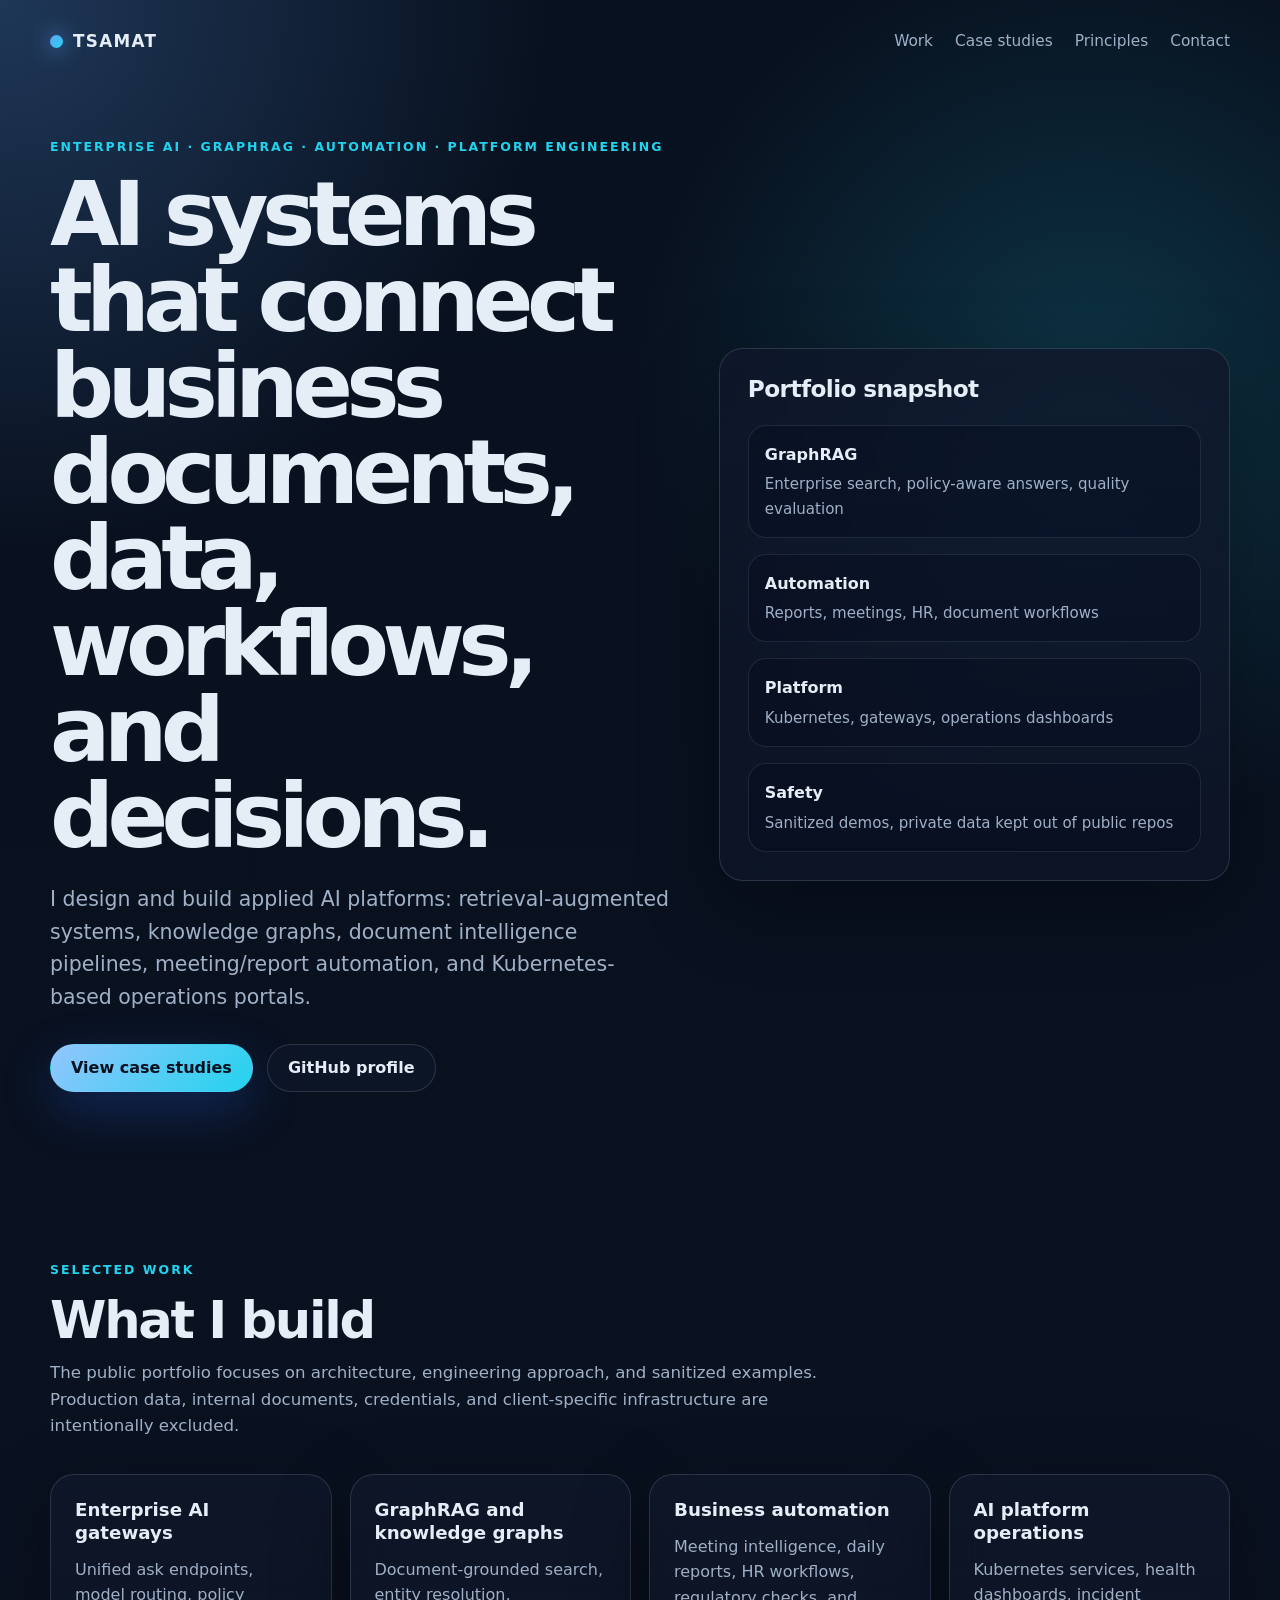
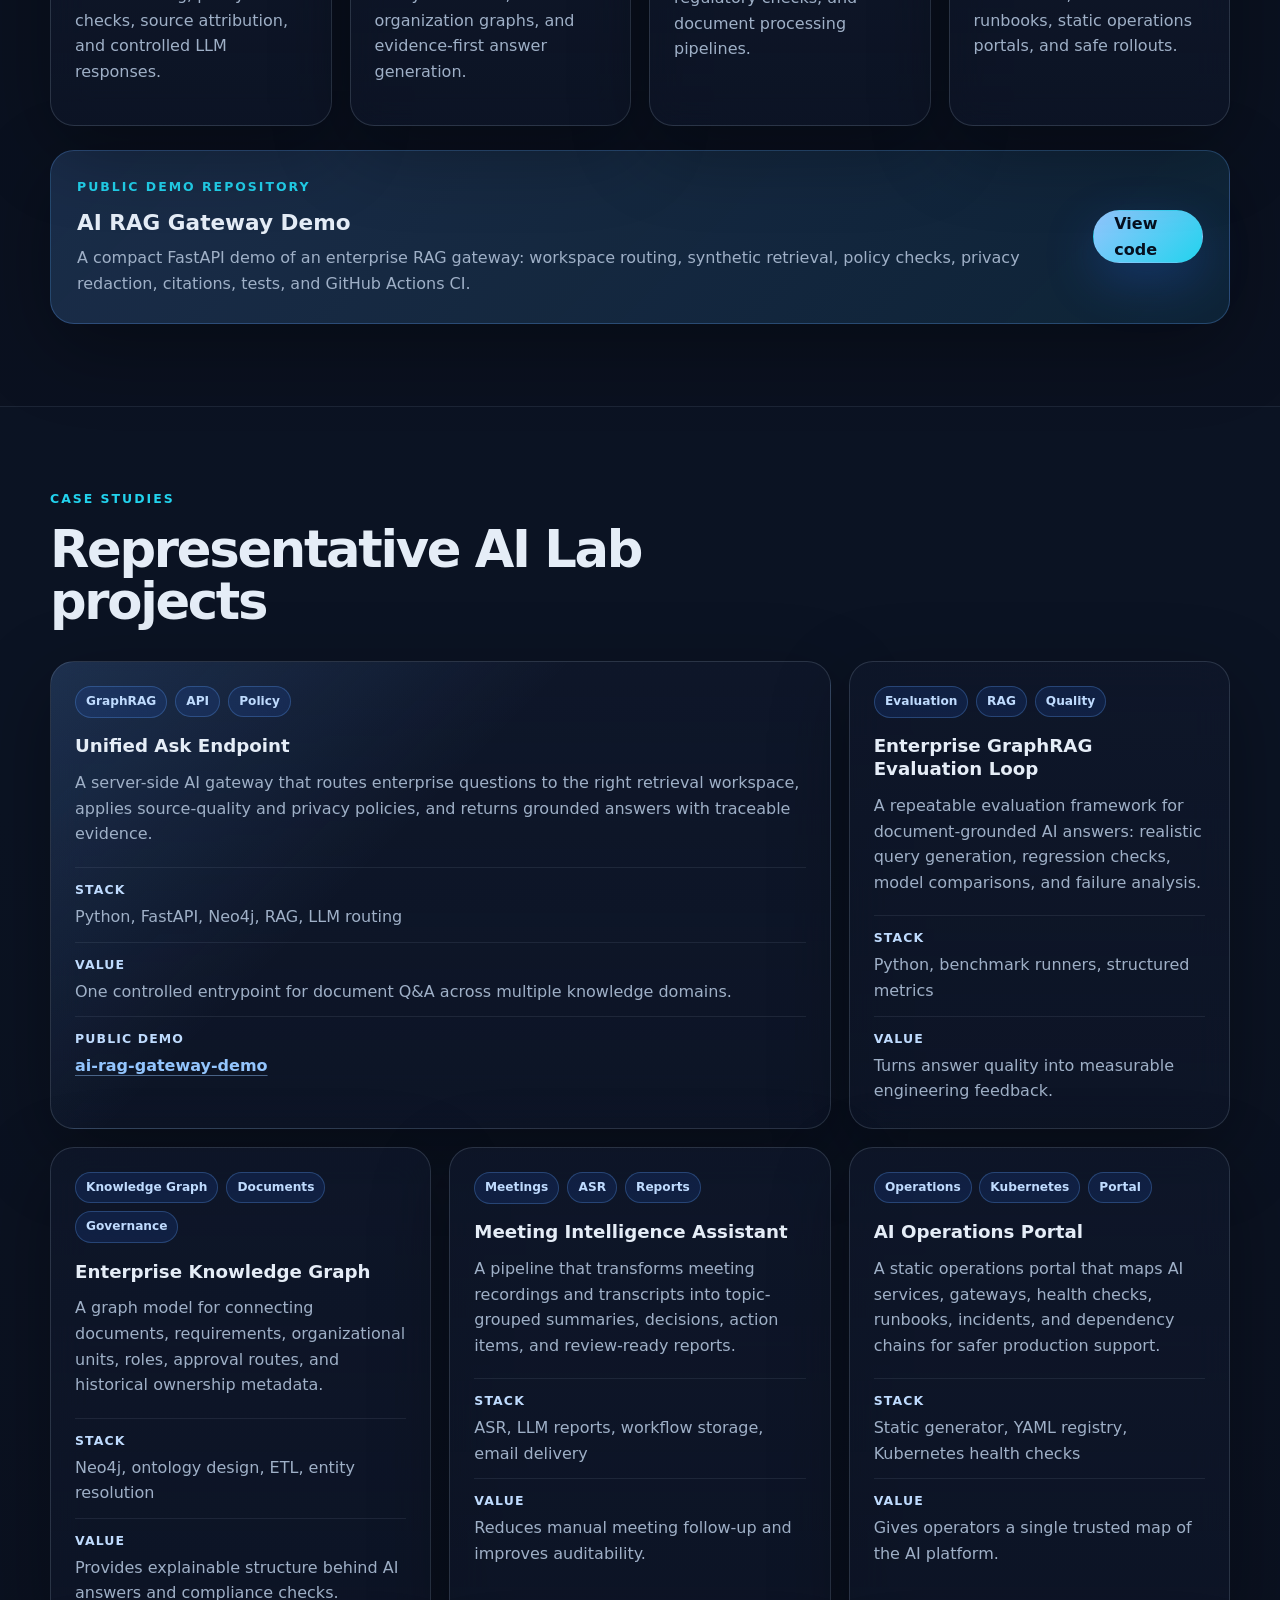
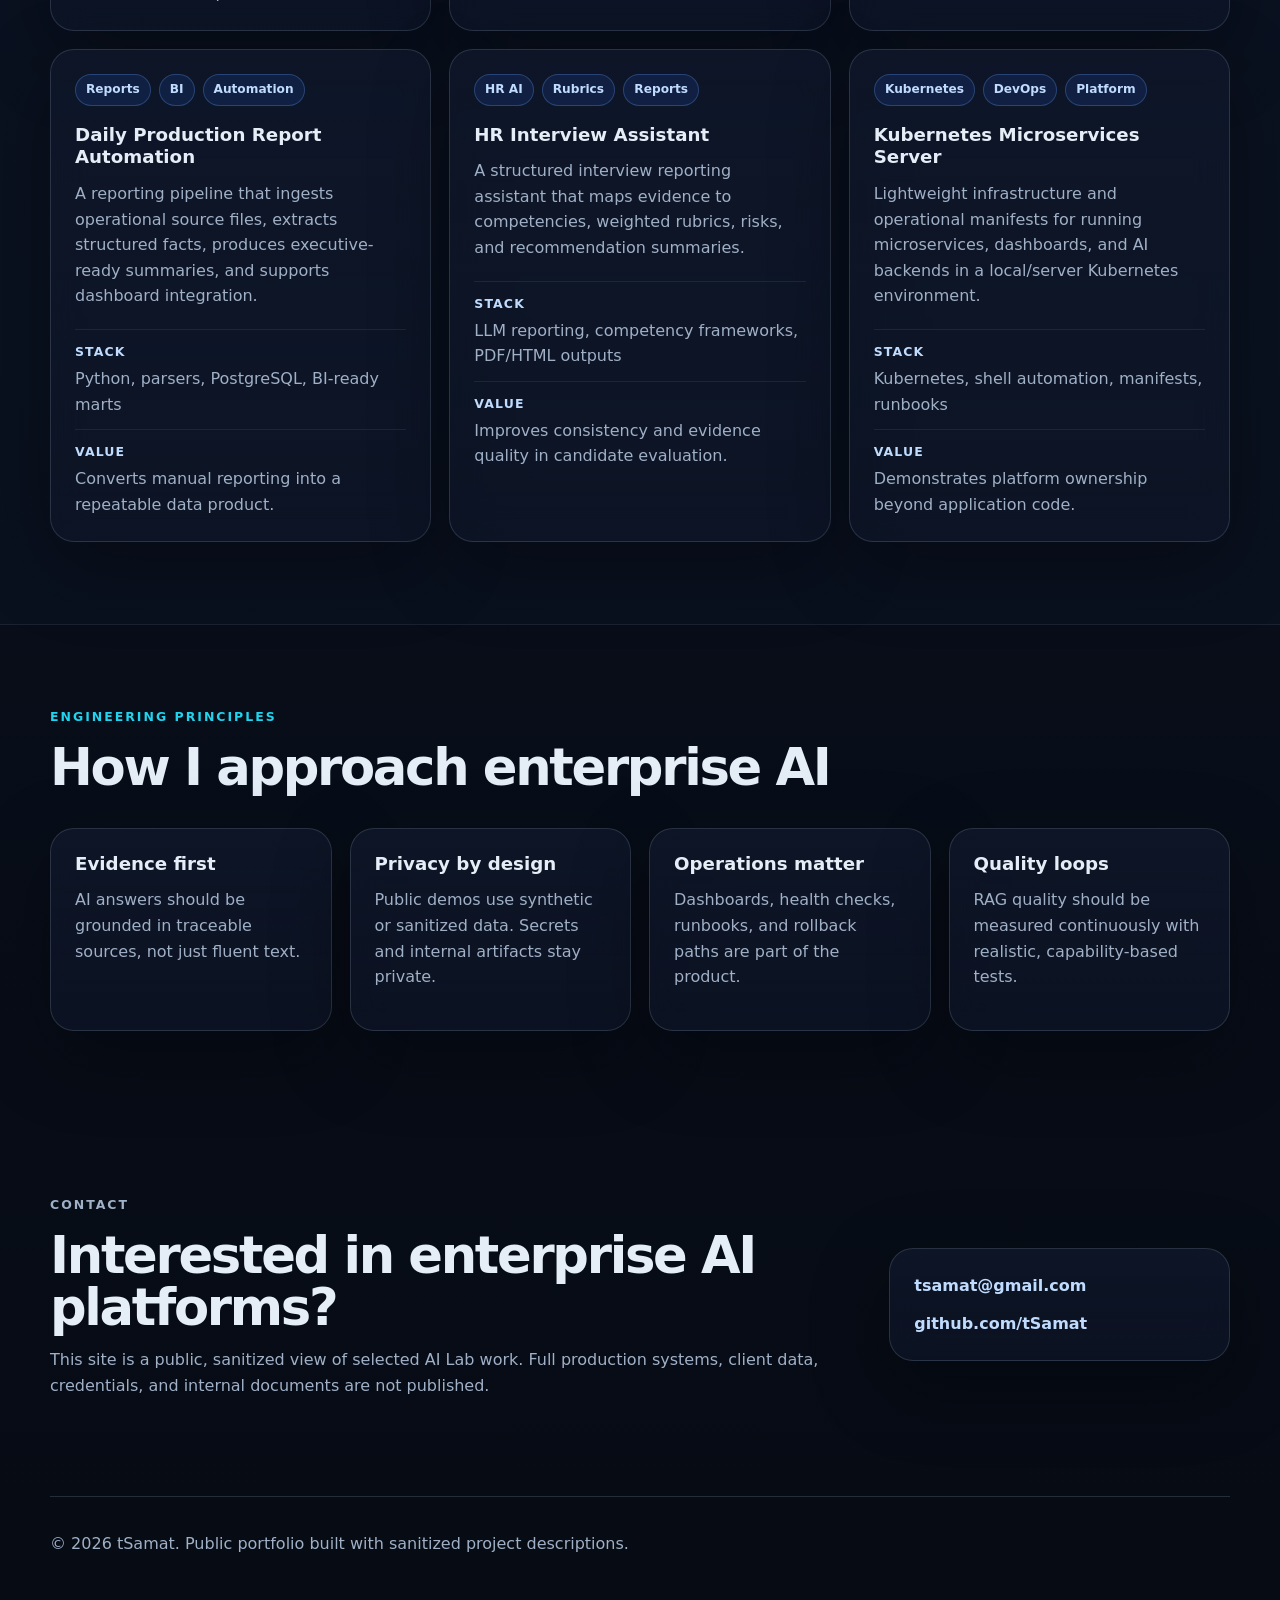
==== index.html @ 4a1a9095 "Add public RAG gateway demo link" ====
<!doctype html>
<html lang="en">
<head>
  <meta charset="utf-8">
  <meta name="viewport" content="width=device-width, initial-scale=1">
  <title>tSamat — Enterprise AI Lab Portfolio</title>
  <meta name="description" content="Enterprise AI, GraphRAG, automation, Kubernetes, and decision-support systems portfolio by tSamat.">
  <meta property="og:title" content="tSamat — Enterprise AI Lab Portfolio">
  <meta property="og:description" content="Selected AI Lab projects: GraphRAG, enterprise automation, AI operations, meeting intelligence, and Kubernetes platforms.">
  <meta property="og:type" content="website">
  <meta name="theme-color" content="#0f172a">
  <link rel="stylesheet" href="styles.css">
</head>
<body>
  <header class="hero">
    <nav class="nav" aria-label="Main navigation">
      <a class="brand" href="#top" aria-label="Home">tSamat</a>
      <div class="nav-links">
        <a href="#work">Work</a>
        <a href="#case-studies">Case studies</a>
        <a href="#principles">Principles</a>
        <a href="#contact">Contact</a>
      </div>
    </nav>

    <section id="top" class="hero-grid">
      <div>
        <p class="eyebrow">Enterprise AI · GraphRAG · Automation · Platform Engineering</p>
        <h1>AI systems that connect business documents, data, workflows, and decisions.</h1>
        <p class="lead">
          I design and build applied AI platforms: retrieval-augmented systems, knowledge graphs,
          document intelligence pipelines, meeting/report automation, and Kubernetes-based operations portals.
        </p>
        <div class="cta-row">
          <a class="button primary" href="#case-studies">View case studies</a>
          <a class="button secondary" href="https://github.com/tSamat">GitHub profile</a>
        </div>
      </div>
      <aside class="hero-card" aria-label="Portfolio summary">
        <h2>Portfolio snapshot</h2>
        <ul class="metrics">
          <li><strong>GraphRAG</strong><span>Enterprise search, policy-aware answers, quality evaluation</span></li>
          <li><strong>Automation</strong><span>Reports, meetings, HR, document workflows</span></li>
          <li><strong>Platform</strong><span>Kubernetes, gateways, operations dashboards</span></li>
          <li><strong>Safety</strong><span>Sanitized demos, private data kept out of public repos</span></li>
        </ul>
      </aside>
    </section>
  </header>

  <main>
    <section id="work" class="section">
      <div class="section-heading">
        <p class="eyebrow">Selected work</p>
        <h2>What I build</h2>
        <p>
          The public portfolio focuses on architecture, engineering approach, and sanitized examples.
          Production data, internal documents, credentials, and client-specific infrastructure are intentionally excluded.
        </p>
      </div>

      <div class="capability-grid">
        <article class="capability">
          <h3>Enterprise AI gateways</h3>
          <p>Unified ask endpoints, model routing, policy checks, source attribution, and controlled LLM responses.</p>
        </article>
        <article class="capability">
          <h3>GraphRAG and knowledge graphs</h3>
          <p>Document-grounded search, entity resolution, organization graphs, and evidence-first answer generation.</p>
        </article>
        <article class="capability">
          <h3>Business automation</h3>
          <p>Meeting intelligence, daily reports, HR workflows, regulatory checks, and document processing pipelines.</p>
        </article>
        <article class="capability">
          <h3>AI platform operations</h3>
          <p>Kubernetes services, health dashboards, incident runbooks, static operations portals, and safe rollouts.</p>
        </article>
      </div>

      <div class="demo-strip" aria-label="Public demo repositories">
        <div>
          <p class="eyebrow">Public demo repository</p>
          <h3>AI RAG Gateway Demo</h3>
          <p>
            A compact FastAPI demo of an enterprise RAG gateway: workspace routing,
            synthetic retrieval, policy checks, privacy redaction, citations, tests, and GitHub Actions CI.
          </p>
        </div>
        <a class="button primary" href="https://github.com/tSamat/ai-rag-gateway-demo">View code</a>
      </div>
    </section>

    <section id="case-studies" class="section alt">
      <div class="section-heading">
        <p class="eyebrow">Case studies</p>
        <h2>Representative AI Lab projects</h2>
      </div>

      <div class="project-grid">
        <article class="project-card featured">
          <div class="tag-row"><span>GraphRAG</span><span>API</span><span>Policy</span></div>
          <h3>Unified Ask Endpoint</h3>
          <p>
            A server-side AI gateway that routes enterprise questions to the right retrieval workspace,
            applies source-quality and privacy policies, and returns grounded answers with traceable evidence.
          </p>
          <dl>
            <div><dt>Stack</dt><dd>Python, FastAPI, Neo4j, RAG, LLM routing</dd></div>
            <div><dt>Value</dt><dd>One controlled entrypoint for document Q&A across multiple knowledge domains.</dd></div>
            <div><dt>Public demo</dt><dd><a class="inline-link" href="https://github.com/tSamat/ai-rag-gateway-demo">ai-rag-gateway-demo</a></dd></div>
          </dl>
        </article>

        <article class="project-card">
          <div class="tag-row"><span>Evaluation</span><span>RAG</span><span>Quality</span></div>
          <h3>Enterprise GraphRAG Evaluation Loop</h3>
          <p>
            A repeatable evaluation framework for document-grounded AI answers: realistic query generation,
            regression checks, model comparisons, and failure analysis.
          </p>
          <dl>
            <div><dt>Stack</dt><dd>Python, benchmark runners, structured metrics</dd></div>
            <div><dt>Value</dt><dd>Turns answer quality into measurable engineering feedback.</dd></div>
          </dl>
        </article>

        <article class="project-card">
          <div class="tag-row"><span>Knowledge Graph</span><span>Documents</span><span>Governance</span></div>
          <h3>Enterprise Knowledge Graph</h3>
          <p>
            A graph model for connecting documents, requirements, organizational units, roles,
            approval routes, and historical ownership metadata.
          </p>
          <dl>
            <div><dt>Stack</dt><dd>Neo4j, ontology design, ETL, entity resolution</dd></div>
            <div><dt>Value</dt><dd>Provides explainable structure behind AI answers and compliance checks.</dd></div>
          </dl>
        </article>

        <article class="project-card">
          <div class="tag-row"><span>Meetings</span><span>ASR</span><span>Reports</span></div>
          <h3>Meeting Intelligence Assistant</h3>
          <p>
            A pipeline that transforms meeting recordings and transcripts into topic-grouped summaries,
            decisions, action items, and review-ready reports.
          </p>
          <dl>
            <div><dt>Stack</dt><dd>ASR, LLM reports, workflow storage, email delivery</dd></div>
            <div><dt>Value</dt><dd>Reduces manual meeting follow-up and improves auditability.</dd></div>
          </dl>
        </article>

        <article class="project-card">
          <div class="tag-row"><span>Operations</span><span>Kubernetes</span><span>Portal</span></div>
          <h3>AI Operations Portal</h3>
          <p>
            A static operations portal that maps AI services, gateways, health checks, runbooks,
            incidents, and dependency chains for safer production support.
          </p>
          <dl>
            <div><dt>Stack</dt><dd>Static generator, YAML registry, Kubernetes health checks</dd></div>
            <div><dt>Value</dt><dd>Gives operators a single trusted map of the AI platform.</dd></div>
          </dl>
        </article>

        <article class="project-card">
          <div class="tag-row"><span>Reports</span><span>BI</span><span>Automation</span></div>
          <h3>Daily Production Report Automation</h3>
          <p>
            A reporting pipeline that ingests operational source files, extracts structured facts,
            produces executive-ready summaries, and supports dashboard integration.
          </p>
          <dl>
            <div><dt>Stack</dt><dd>Python, parsers, PostgreSQL, BI-ready marts</dd></div>
            <div><dt>Value</dt><dd>Converts manual reporting into a repeatable data product.</dd></div>
          </dl>
        </article>

        <article class="project-card">
          <div class="tag-row"><span>HR AI</span><span>Rubrics</span><span>Reports</span></div>
          <h3>HR Interview Assistant</h3>
          <p>
            A structured interview reporting assistant that maps evidence to competencies,
            weighted rubrics, risks, and recommendation summaries.
          </p>
          <dl>
            <div><dt>Stack</dt><dd>LLM reporting, competency frameworks, PDF/HTML outputs</dd></div>
            <div><dt>Value</dt><dd>Improves consistency and evidence quality in candidate evaluation.</dd></div>
          </dl>
        </article>

        <article class="project-card">
          <div class="tag-row"><span>Kubernetes</span><span>DevOps</span><span>Platform</span></div>
          <h3>Kubernetes Microservices Server</h3>
          <p>
            Lightweight infrastructure and operational manifests for running microservices,
            dashboards, and AI backends in a local/server Kubernetes environment.
          </p>
          <dl>
            <div><dt>Stack</dt><dd>Kubernetes, shell automation, manifests, runbooks</dd></div>
            <div><dt>Value</dt><dd>Demonstrates platform ownership beyond application code.</dd></div>
          </dl>
        </article>
      </div>
    </section>

    <section id="principles" class="section">
      <div class="section-heading">
        <p class="eyebrow">Engineering principles</p>
        <h2>How I approach enterprise AI</h2>
      </div>
      <div class="principles">
        <article>
          <h3>Evidence first</h3>
          <p>AI answers should be grounded in traceable sources, not just fluent text.</p>
        </article>
        <article>
          <h3>Privacy by design</h3>
          <p>Public demos use synthetic or sanitized data. Secrets and internal artifacts stay private.</p>
        </article>
        <article>
          <h3>Operations matter</h3>
          <p>Dashboards, health checks, runbooks, and rollback paths are part of the product.</p>
        </article>
        <article>
          <h3>Quality loops</h3>
          <p>RAG quality should be measured continuously with realistic, capability-based tests.</p>
        </article>
      </div>
    </section>

    <section id="contact" class="section contact">
      <div>
        <p class="eyebrow">Contact</p>
        <h2>Interested in enterprise AI platforms?</h2>
        <p>
          This site is a public, sanitized view of selected AI Lab work. Full production systems,
          client data, credentials, and internal documents are not published.
        </p>
      </div>
      <div class="contact-card">
        <a href="mailto:tsamat@gmail.com">tsamat@gmail.com</a>
        <a href="https://github.com/tSamat">github.com/tSamat</a>
      </div>
    </section>
  </main>

  <footer class="footer">
    <p>© <span id="year"></span> tSamat. Public portfolio built with sanitized project descriptions.</p>
  </footer>

  <script>
    document.getElementById('year').textContent = new Date().getFullYear();
  </script>
</body>
</html>
---- styles.css ----
:root {
  color-scheme: dark;
  --bg: #07111f;
  --panel: rgba(15, 23, 42, 0.78);
  --panel-strong: #0f172a;
  --text: #e5edf7;
  --muted: #9fb0c7;
  --accent: #60a5fa;
  --accent-2: #22d3ee;
  --line: rgba(148, 163, 184, 0.22);
  --shadow: 0 24px 80px rgba(0, 0, 0, 0.32);
  --radius: 24px;
  --max: 1180px;
}

* {
  box-sizing: border-box;
}

html {
  scroll-behavior: smooth;
}

body {
  margin: 0;
  font-family: Inter, ui-sans-serif, system-ui, -apple-system, BlinkMacSystemFont, "Segoe UI", sans-serif;
  color: var(--text);
  background:
    radial-gradient(circle at top left, rgba(96, 165, 250, 0.26), transparent 34rem),
    radial-gradient(circle at 85% 8%, rgba(34, 211, 238, 0.18), transparent 28rem),
    linear-gradient(180deg, #08111f 0%, #0b1120 50%, #060b14 100%);
  line-height: 1.6;
}

a {
  color: inherit;
  text-decoration: none;
}

.hero,
.section,
.footer {
  width: min(var(--max), calc(100% - 40px));
  margin: 0 auto;
}

.nav {
  display: flex;
  justify-content: space-between;
  align-items: center;
  padding: 28px 0;
}

.brand {
  display: inline-flex;
  align-items: center;
  gap: 10px;
  font-size: 1.05rem;
  font-weight: 800;
  letter-spacing: 0.08em;
  text-transform: uppercase;
}

.brand::before {
  content: "";
  width: 13px;
  height: 13px;
  border-radius: 999px;
  background: linear-gradient(135deg, var(--accent), var(--accent-2));
  box-shadow: 0 0 22px rgba(96, 165, 250, 0.95);
}

.nav-links {
  display: flex;
  align-items: center;
  gap: 22px;
  color: var(--muted);
  font-size: 0.96rem;
}

.nav-links a:hover {
  color: var(--text);
}

.hero-grid {
  display: grid;
  grid-template-columns: minmax(0, 1.1fr) minmax(320px, 0.9fr);
  gap: 44px;
  align-items: center;
  min-height: 72vh;
  padding: 54px 0 86px;
}

.eyebrow {
  margin: 0 0 14px;
  color: var(--accent-2);
  font-size: 0.78rem;
  font-weight: 800;
  letter-spacing: 0.16em;
  text-transform: uppercase;
}

h1,
h2,
h3,
p {
  margin-top: 0;
}

h1 {
  max-width: 880px;
  margin-bottom: 24px;
  font-size: clamp(2.75rem, 7vw, 5.9rem);
  line-height: 0.96;
  letter-spacing: -0.075em;
}

h2 {
  margin-bottom: 14px;
  font-size: clamp(2rem, 4vw, 3.3rem);
  line-height: 1.02;
  letter-spacing: -0.045em;
}

h3 {
  margin-bottom: 12px;
  font-size: 1.14rem;
  line-height: 1.25;
}

.lead {
  max-width: 760px;
  color: var(--muted);
  font-size: clamp(1.06rem, 2vw, 1.28rem);
}

.cta-row {
  display: flex;
  flex-wrap: wrap;
  gap: 14px;
  margin-top: 30px;
}

.button {
  display: inline-flex;
  align-items: center;
  justify-content: center;
  min-height: 48px;
  padding: 0 20px;
  border-radius: 999px;
  font-weight: 750;
  border: 1px solid var(--line);
}

.button.primary {
  color: #06101f;
  background: linear-gradient(135deg, #93c5fd, #22d3ee);
  border-color: transparent;
  box-shadow: 0 18px 50px rgba(37, 99, 235, 0.28);
}

.button.secondary {
  color: var(--text);
  background: rgba(15, 23, 42, 0.7);
}

.hero-card,
.project-card,
.capability,
.principles article,
.contact-card {
  border: 1px solid var(--line);
  border-radius: var(--radius);
  background: linear-gradient(180deg, rgba(15, 23, 42, 0.82), rgba(15, 23, 42, 0.58));
  box-shadow: var(--shadow);
  backdrop-filter: blur(18px);
}

.hero-card {
  padding: 28px;
}

.hero-card h2 {
  font-size: 1.45rem;
  letter-spacing: -0.025em;
}

.metrics {
  display: grid;
  gap: 16px;
  padding: 0;
  margin: 24px 0 0;
  list-style: none;
}

.metrics li {
  padding: 16px;
  border: 1px solid rgba(148, 163, 184, 0.16);
  border-radius: 18px;
  background: rgba(2, 6, 23, 0.26);
}

.metrics strong,
.metrics span {
  display: block;
}

.metrics strong {
  margin-bottom: 5px;
}

.metrics span {
  color: var(--muted);
  font-size: 0.94rem;
}

.section {
  padding: 82px 0;
}

.section.alt {
  width: 100%;
  max-width: none;
  padding-left: max(20px, calc((100% - var(--max)) / 2));
  padding-right: max(20px, calc((100% - var(--max)) / 2));
  background: rgba(15, 23, 42, 0.32);
  border-top: 1px solid rgba(148, 163, 184, 0.12);
  border-bottom: 1px solid rgba(148, 163, 184, 0.12);
}

.section-heading {
  max-width: 800px;
  margin-bottom: 34px;
}

.section-heading p:not(.eyebrow) {
  color: var(--muted);
  font-size: 1.04rem;
}

.capability-grid,
.principles {
  display: grid;
  grid-template-columns: repeat(4, minmax(0, 1fr));
  gap: 18px;
}

.demo-strip {
  display: flex;
  justify-content: space-between;
  align-items: center;
  gap: 24px;
  margin-top: 24px;
  padding: 26px;
  border: 1px solid rgba(96, 165, 250, 0.28);
  border-radius: var(--radius);
  background:
    linear-gradient(135deg, rgba(96, 165, 250, 0.16), rgba(34, 211, 238, 0.08)),
    rgba(15, 23, 42, 0.72);
  box-shadow: var(--shadow);
}

.demo-strip h3 {
  margin-bottom: 8px;
  font-size: 1.35rem;
}

.demo-strip p:last-child {
  margin-bottom: 0;
  color: var(--muted);
}

.inline-link {
  color: #93c5fd;
  font-weight: 800;
  text-decoration: underline;
  text-decoration-color: rgba(147, 197, 253, 0.45);
  text-underline-offset: 4px;
}

.capability,
.principles article {
  padding: 24px;
}

.capability p,
.project-card p,
.principles p,
.contact p {
  color: var(--muted);
}

.project-grid {
  display: grid;
  grid-template-columns: repeat(3, minmax(0, 1fr));
  gap: 18px;
}

.project-card {
  padding: 24px;
}

.project-card.featured {
  grid-column: span 2;
  background:
    linear-gradient(135deg, rgba(96, 165, 250, 0.18), transparent 42%),
    linear-gradient(180deg, rgba(15, 23, 42, 0.88), rgba(15, 23, 42, 0.62));
}

.tag-row {
  display: flex;
  flex-wrap: wrap;
  gap: 8px;
  margin-bottom: 18px;
}

.tag-row span {
  padding: 5px 10px;
  border: 1px solid rgba(96, 165, 250, 0.28);
  border-radius: 999px;
  color: #bfdbfe;
  background: rgba(37, 99, 235, 0.14);
  font-size: 0.76rem;
  font-weight: 750;
}

dl {
  display: grid;
  gap: 12px;
  margin: 20px 0 0;
}

dl div {
  padding-top: 12px;
  border-top: 1px solid rgba(148, 163, 184, 0.12);
}

dt {
  color: #bfdbfe;
  font-size: 0.78rem;
  font-weight: 800;
  letter-spacing: 0.09em;
  text-transform: uppercase;
}

dd {
  margin: 4px 0 0;
  color: var(--muted);
}

.contact {
  display: grid;
  grid-template-columns: 1fr minmax(280px, 0.42fr);
  gap: 28px;
  align-items: center;
}

.contact-card {
  display: grid;
  gap: 12px;
  padding: 24px;
}

.contact-card a {
  color: #bfdbfe;
  font-weight: 750;
  overflow-wrap: anywhere;
}

.footer {
  padding: 34px 0 48px;
  color: var(--muted);
  border-top: 1px solid var(--line);
}

@media (max-width: 980px) {
  .hero-grid,
  .contact {
    grid-template-columns: 1fr;
  }

  .capability-grid,
  .principles,
  .project-grid {
    grid-template-columns: repeat(2, minmax(0, 1fr));
  }

  .demo-strip {
    align-items: flex-start;
    flex-direction: column;
  }
}

@media (max-width: 680px) {
  .hero,
  .section,
  .footer {
    width: min(var(--max), calc(100% - 28px));
  }

  .nav {
    align-items: flex-start;
    gap: 18px;
    flex-direction: column;
  }

  .nav-links {
    flex-wrap: wrap;
    gap: 12px 16px;
  }

  .hero-grid {
    min-height: auto;
    padding-top: 34px;
  }

  .capability-grid,
  .principles,
  .project-grid {
    grid-template-columns: 1fr;
  }

  .project-card.featured {
    grid-column: auto;
  }
}
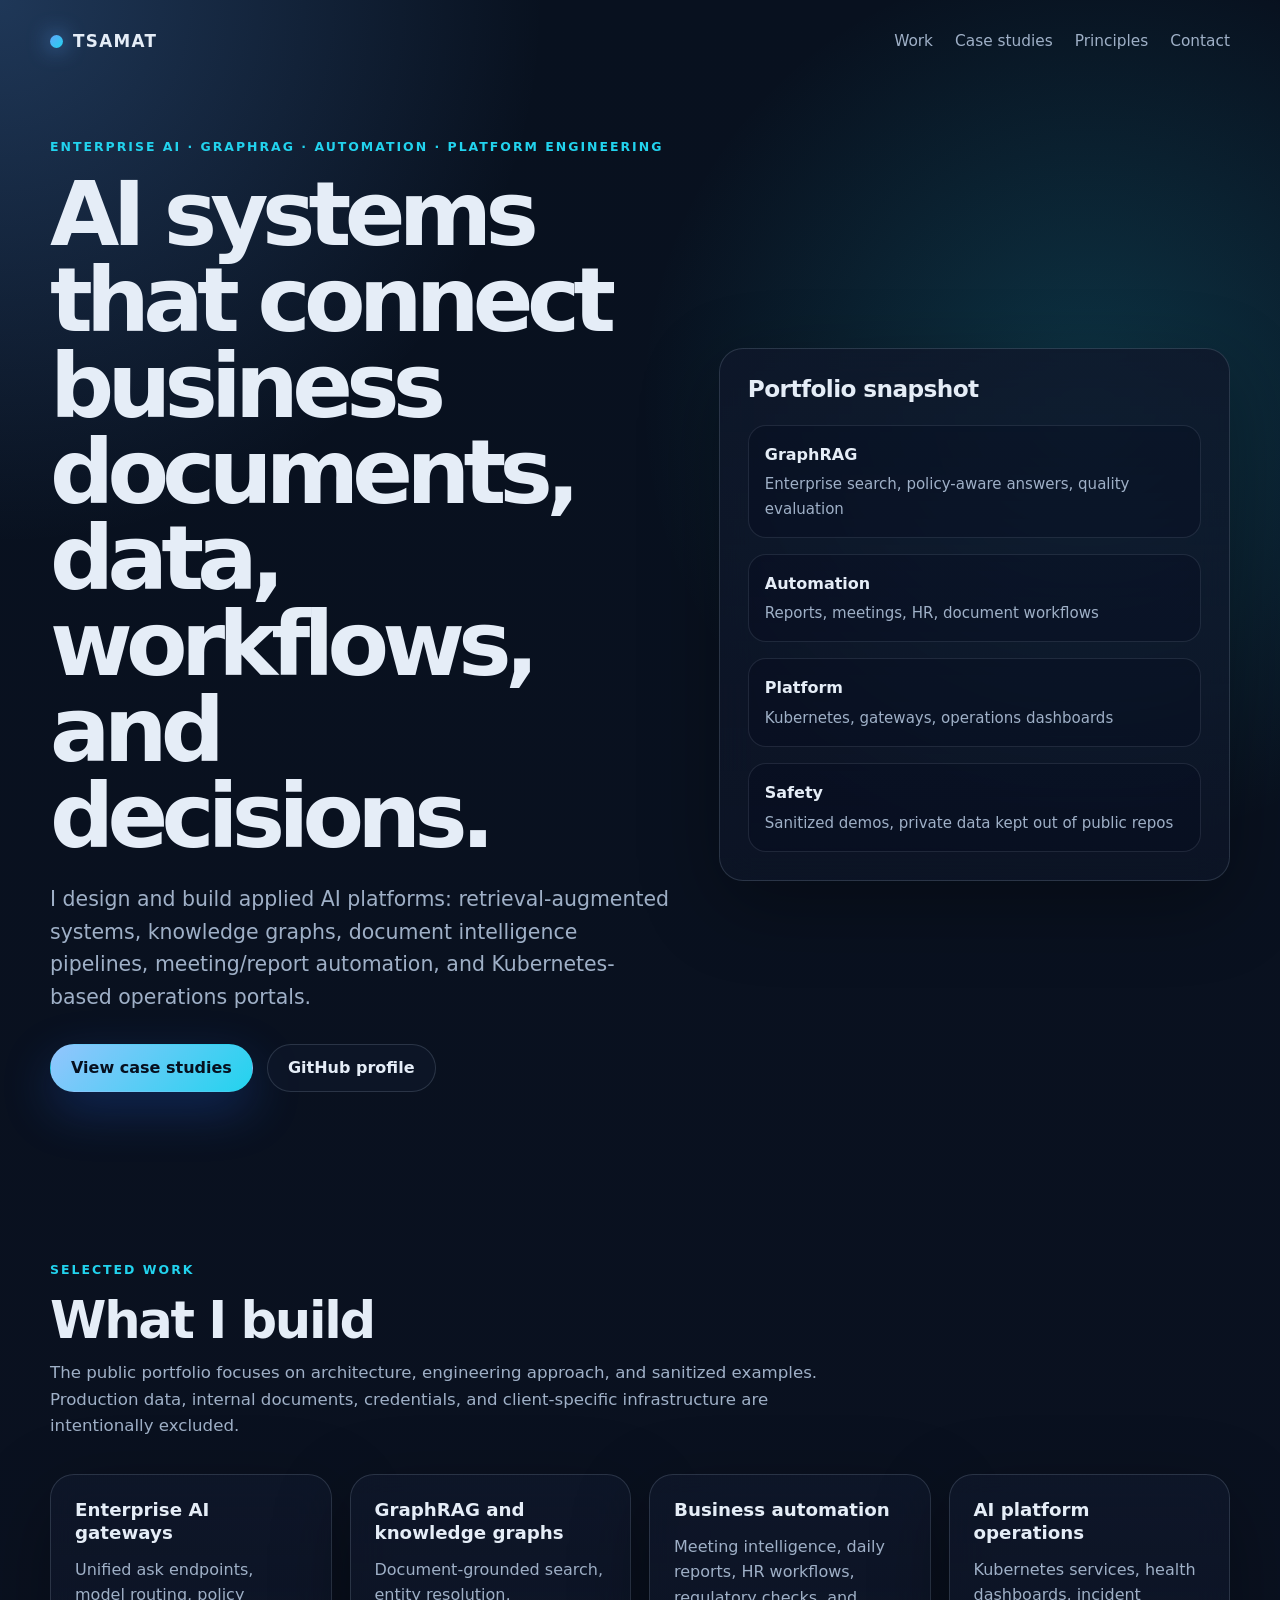
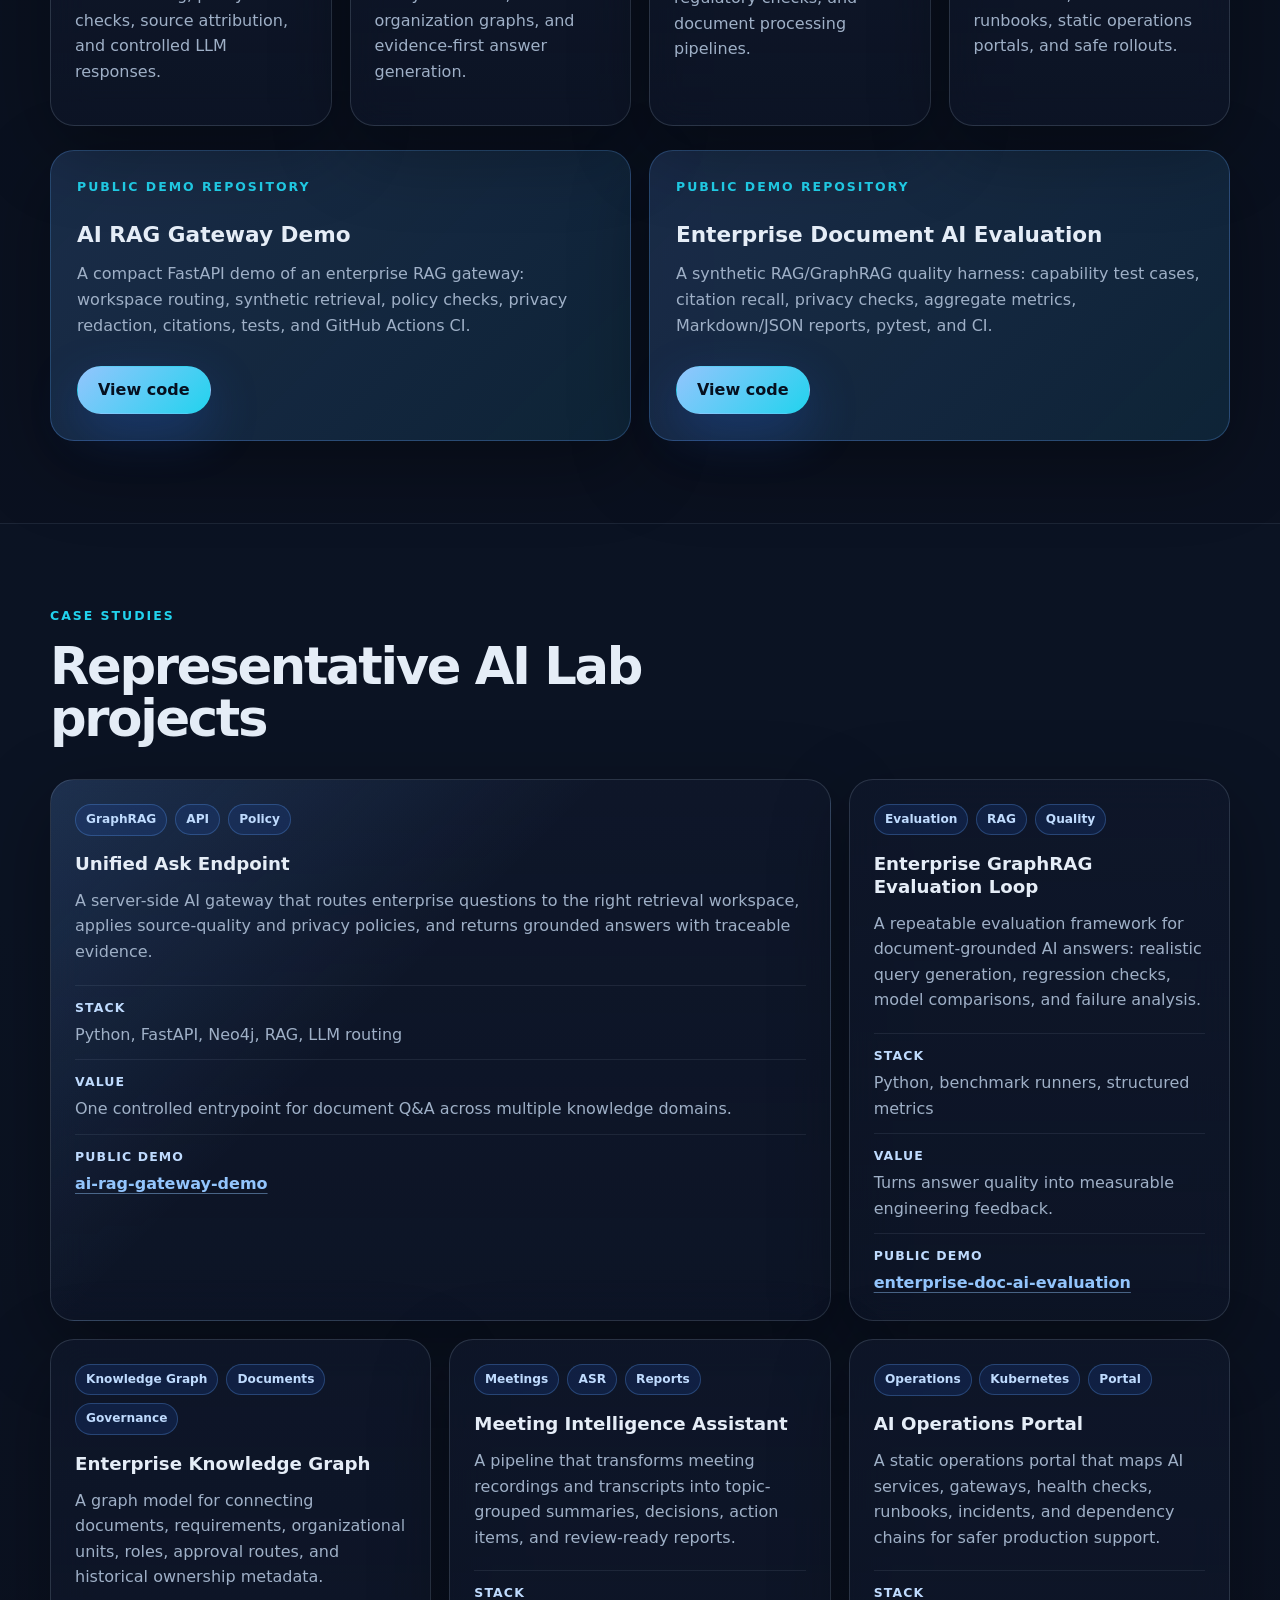
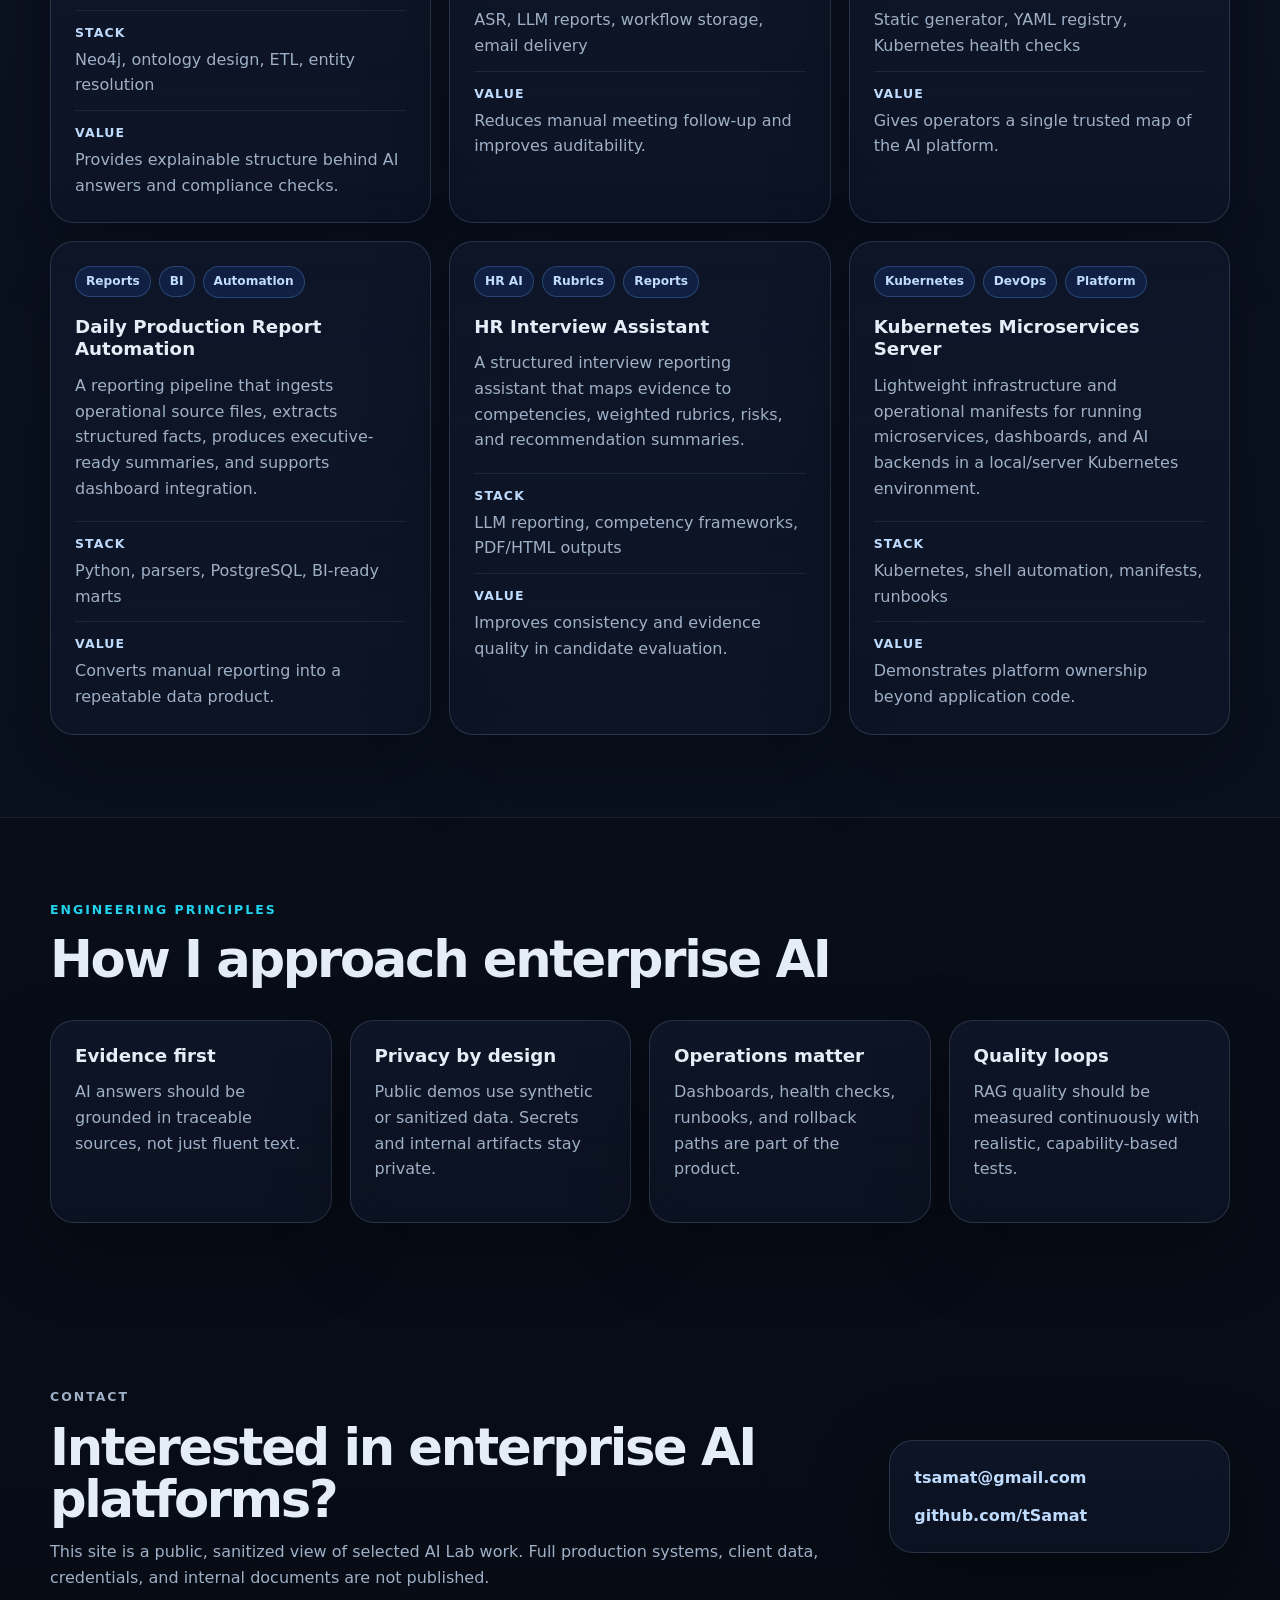
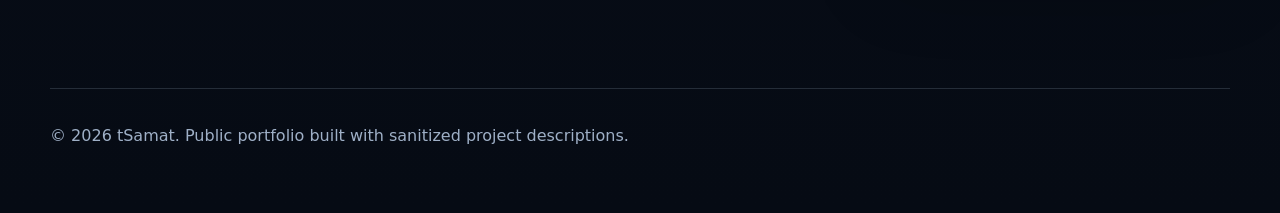
==== commit 0836c998: "Add document AI evaluation demo link" ====
--- a/index.html
+++ b/index.html
@@ -79,15 +79,24 @@
       </div>
 
       <div class="demo-strip" aria-label="Public demo repositories">
-        <div>
+        <article>
           <p class="eyebrow">Public demo repository</p>
           <h3>AI RAG Gateway Demo</h3>
           <p>
             A compact FastAPI demo of an enterprise RAG gateway: workspace routing,
             synthetic retrieval, policy checks, privacy redaction, citations, tests, and GitHub Actions CI.
           </p>
-        </div>
-        <a class="button primary" href="https://github.com/tSamat/ai-rag-gateway-demo">View code</a>
+          <a class="button primary" href="https://github.com/tSamat/ai-rag-gateway-demo">View code</a>
+        </article>
+        <article>
+          <p class="eyebrow">Public demo repository</p>
+          <h3>Enterprise Document AI Evaluation</h3>
+          <p>
+            A synthetic RAG/GraphRAG quality harness: capability test cases, citation recall,
+            privacy checks, aggregate metrics, Markdown/JSON reports, pytest, and CI.
+          </p>
+          <a class="button primary" href="https://github.com/tSamat/enterprise-doc-ai-evaluation">View code</a>
+        </article>
       </div>
     </section>
 
@@ -122,6 +131,7 @@
           <dl>
             <div><dt>Stack</dt><dd>Python, benchmark runners, structured metrics</dd></div>
             <div><dt>Value</dt><dd>Turns answer quality into measurable engineering feedback.</dd></div>
+            <div><dt>Public demo</dt><dd><a class="inline-link" href="https://github.com/tSamat/enterprise-doc-ai-evaluation">enterprise-doc-ai-evaluation</a></dd></div>
           </dl>
         </article>
 
--- a/styles.css
+++ b/styles.css
@@ -246,11 +246,18 @@
 }
 
 .demo-strip {
+  display: grid;
+  grid-template-columns: repeat(2, minmax(0, 1fr));
+  gap: 18px;
+  margin-top: 24px;
+}
+
+.demo-strip article {
   display: flex;
-  justify-content: space-between;
-  align-items: center;
-  gap: 24px;
-  margin-top: 24px;
+  flex-direction: column;
+  align-items: flex-start;
+  gap: 12px;
+  min-height: 100%;
   padding: 26px;
   border: 1px solid rgba(96, 165, 250, 0.28);
   border-radius: var(--radius);
@@ -261,12 +268,11 @@
 }
 
 .demo-strip h3 {
-  margin-bottom: 8px;
+  margin-bottom: 0;
   font-size: 1.35rem;
 }
 
-.demo-strip p:last-child {
-  margin-bottom: 0;
+.demo-strip p:not(.eyebrow) {
   color: var(--muted);
 }
 
@@ -386,8 +392,7 @@
   }
 
   .demo-strip {
-    align-items: flex-start;
-    flex-direction: column;
+    grid-template-columns: 1fr;
   }
 }
 
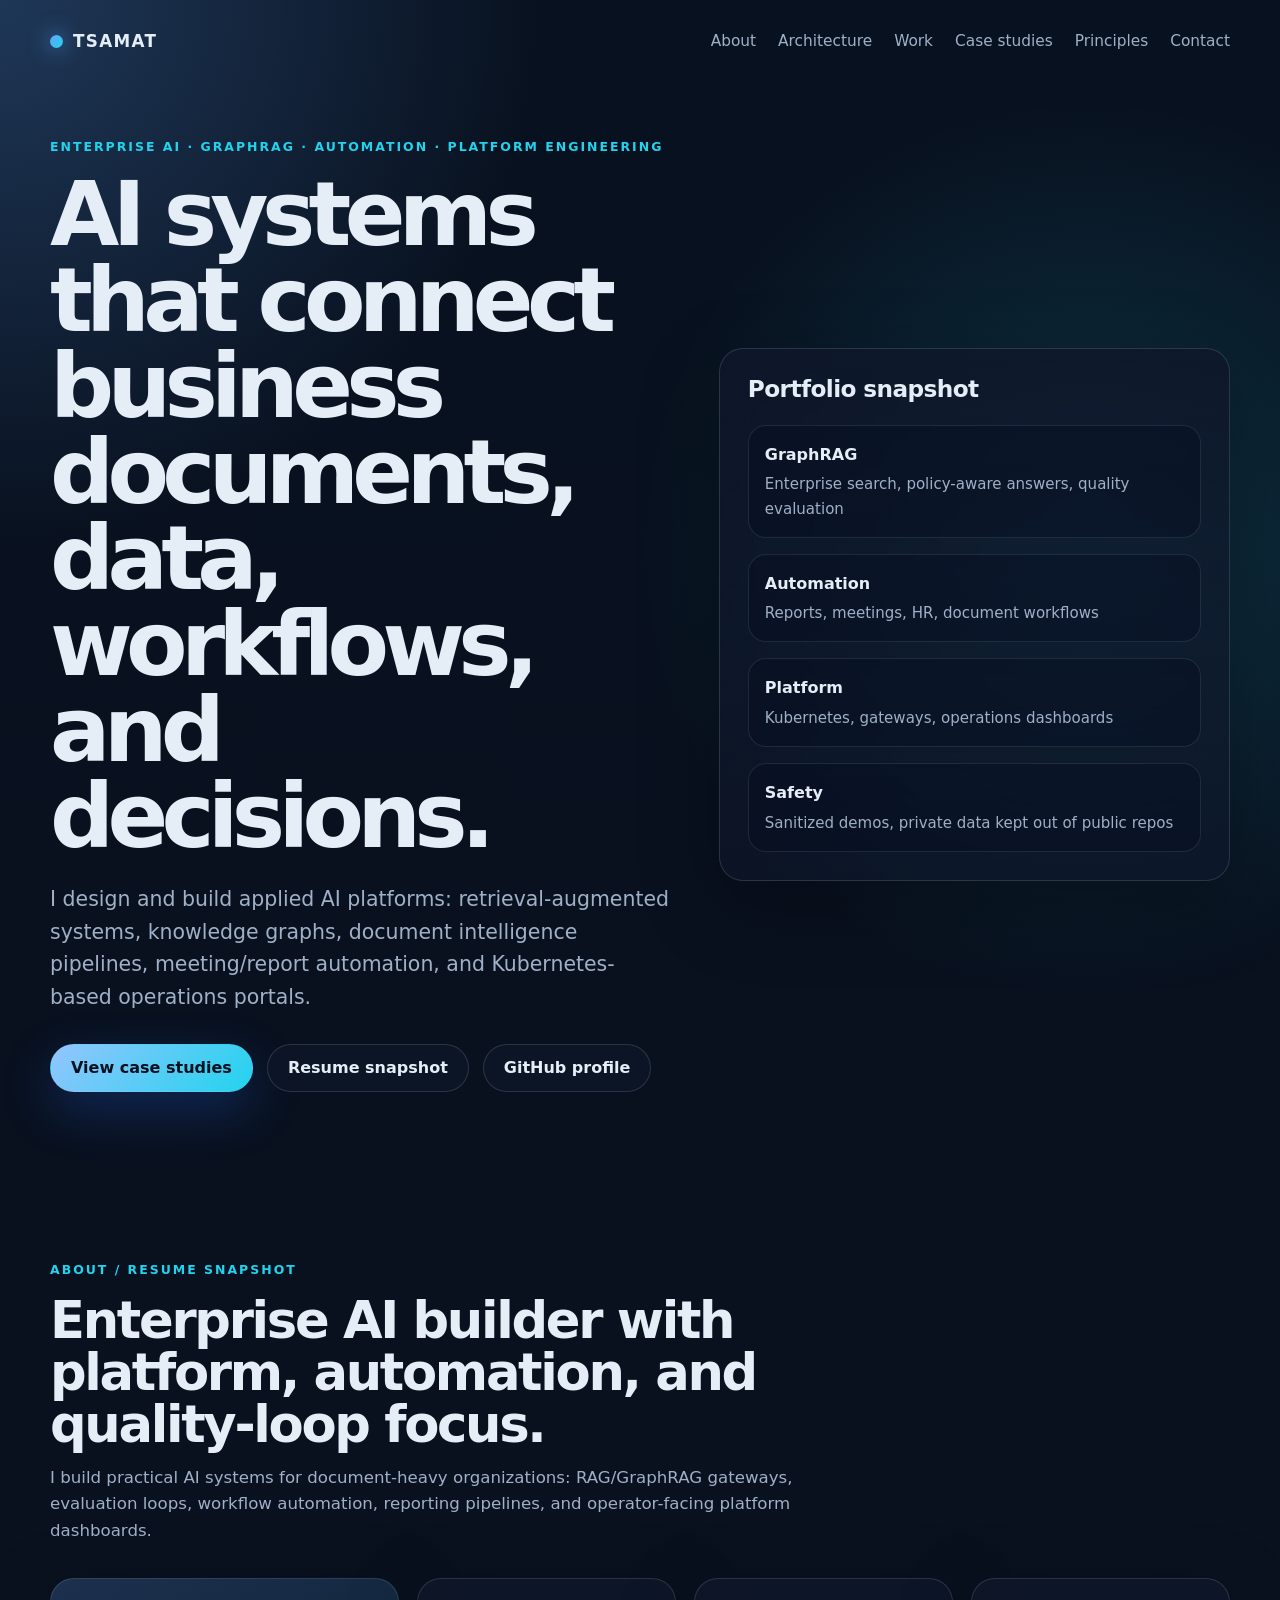
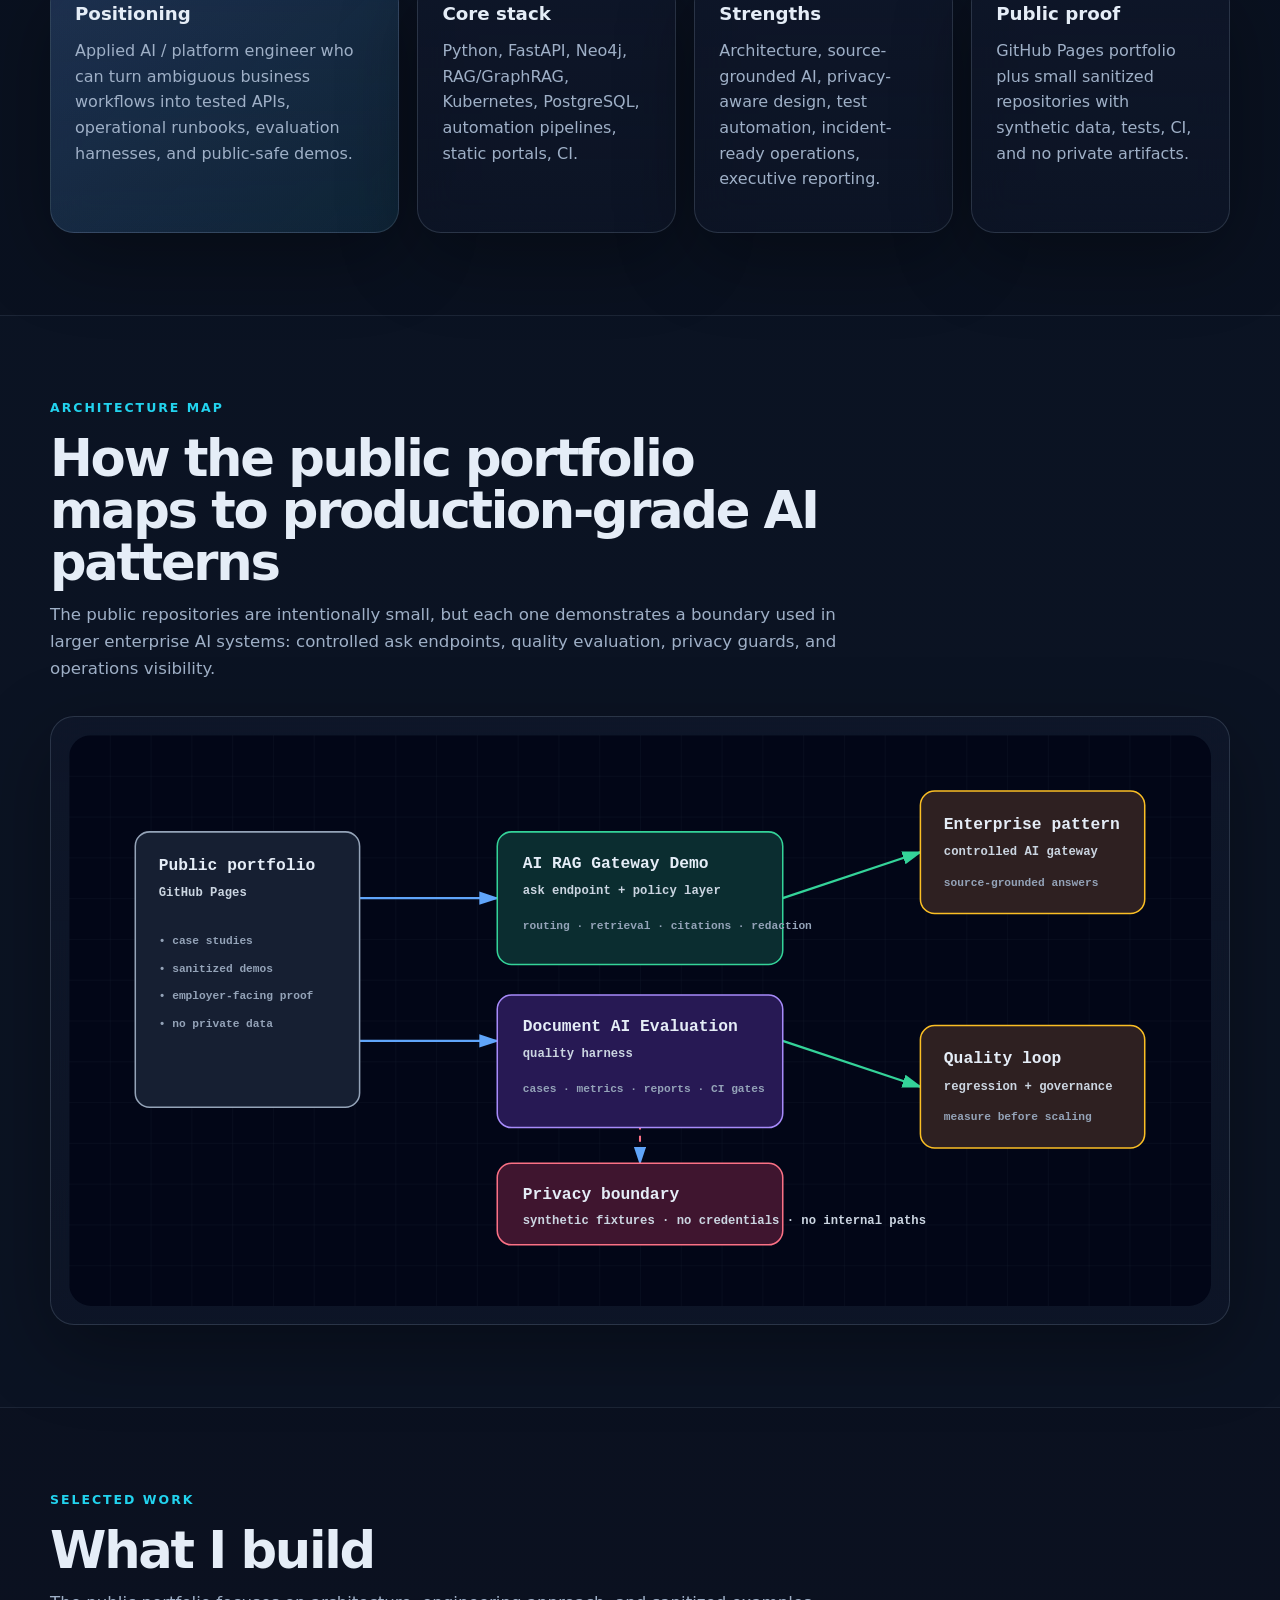
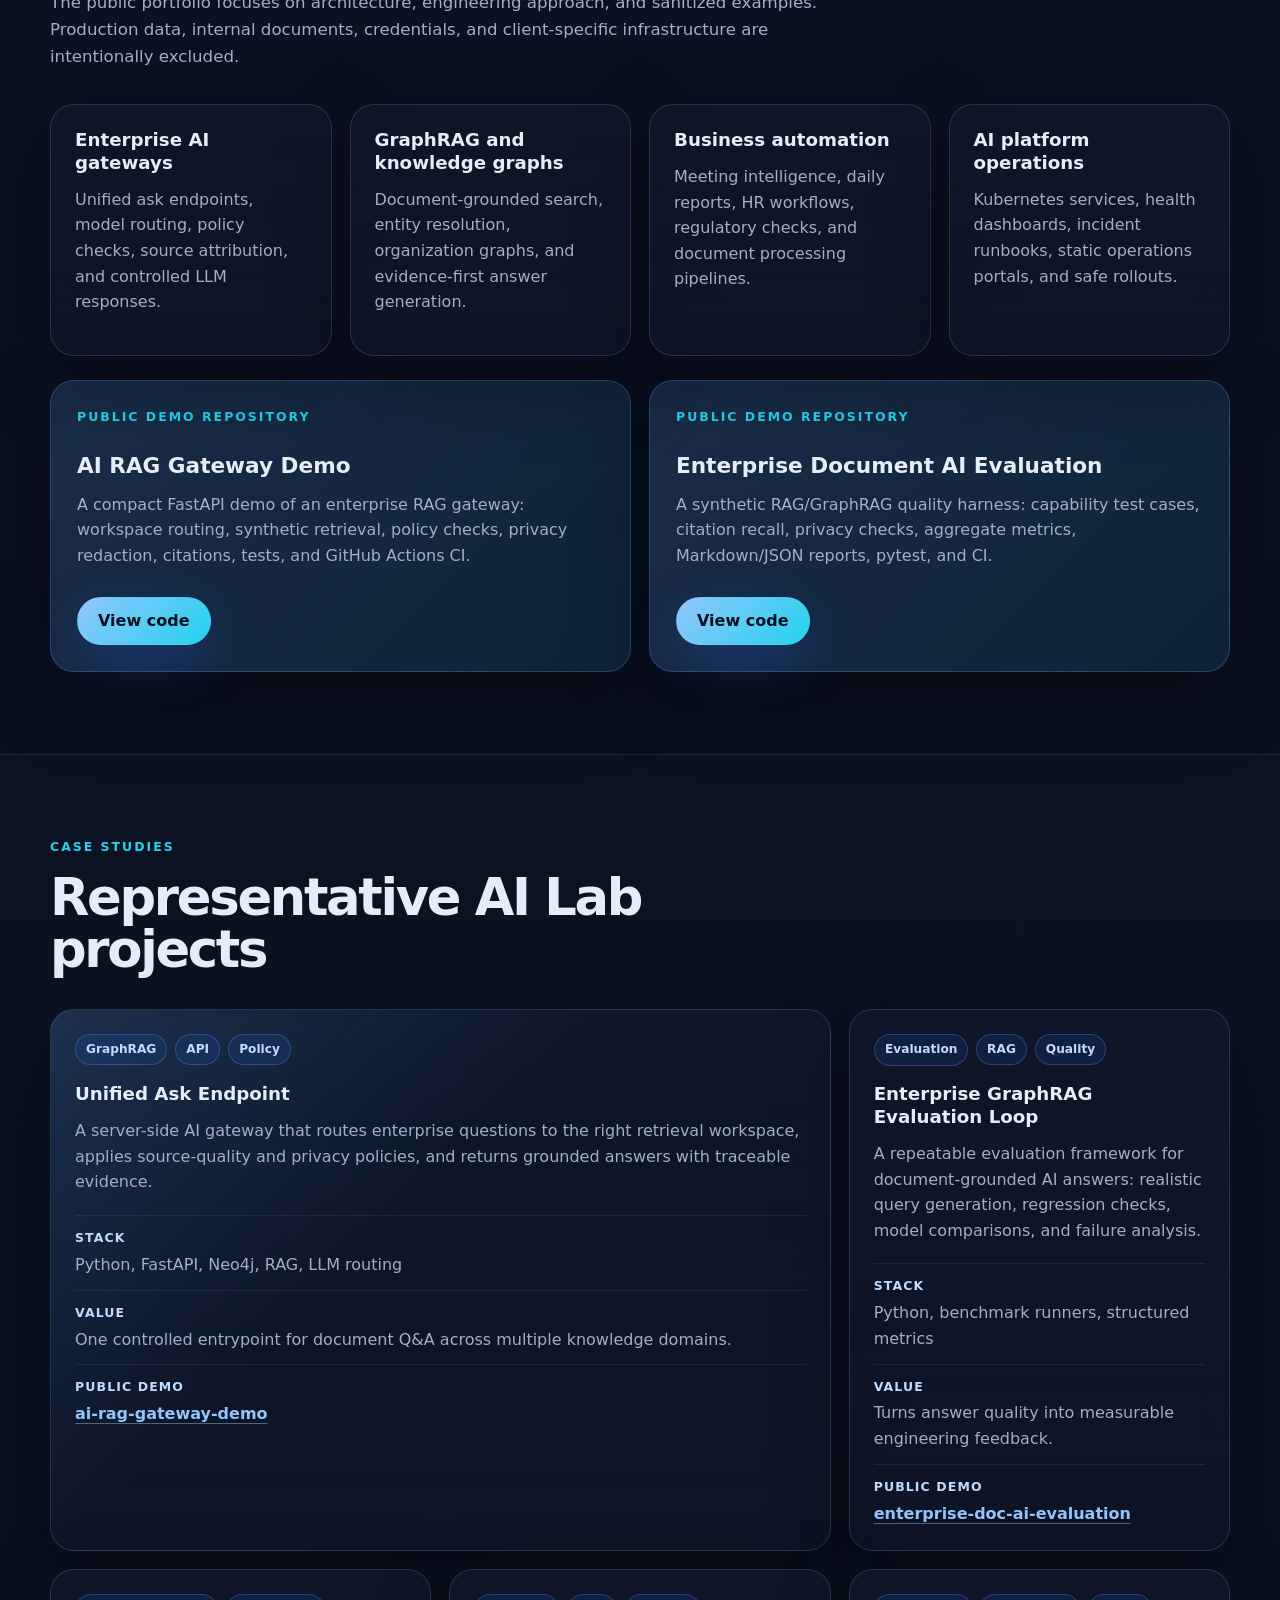
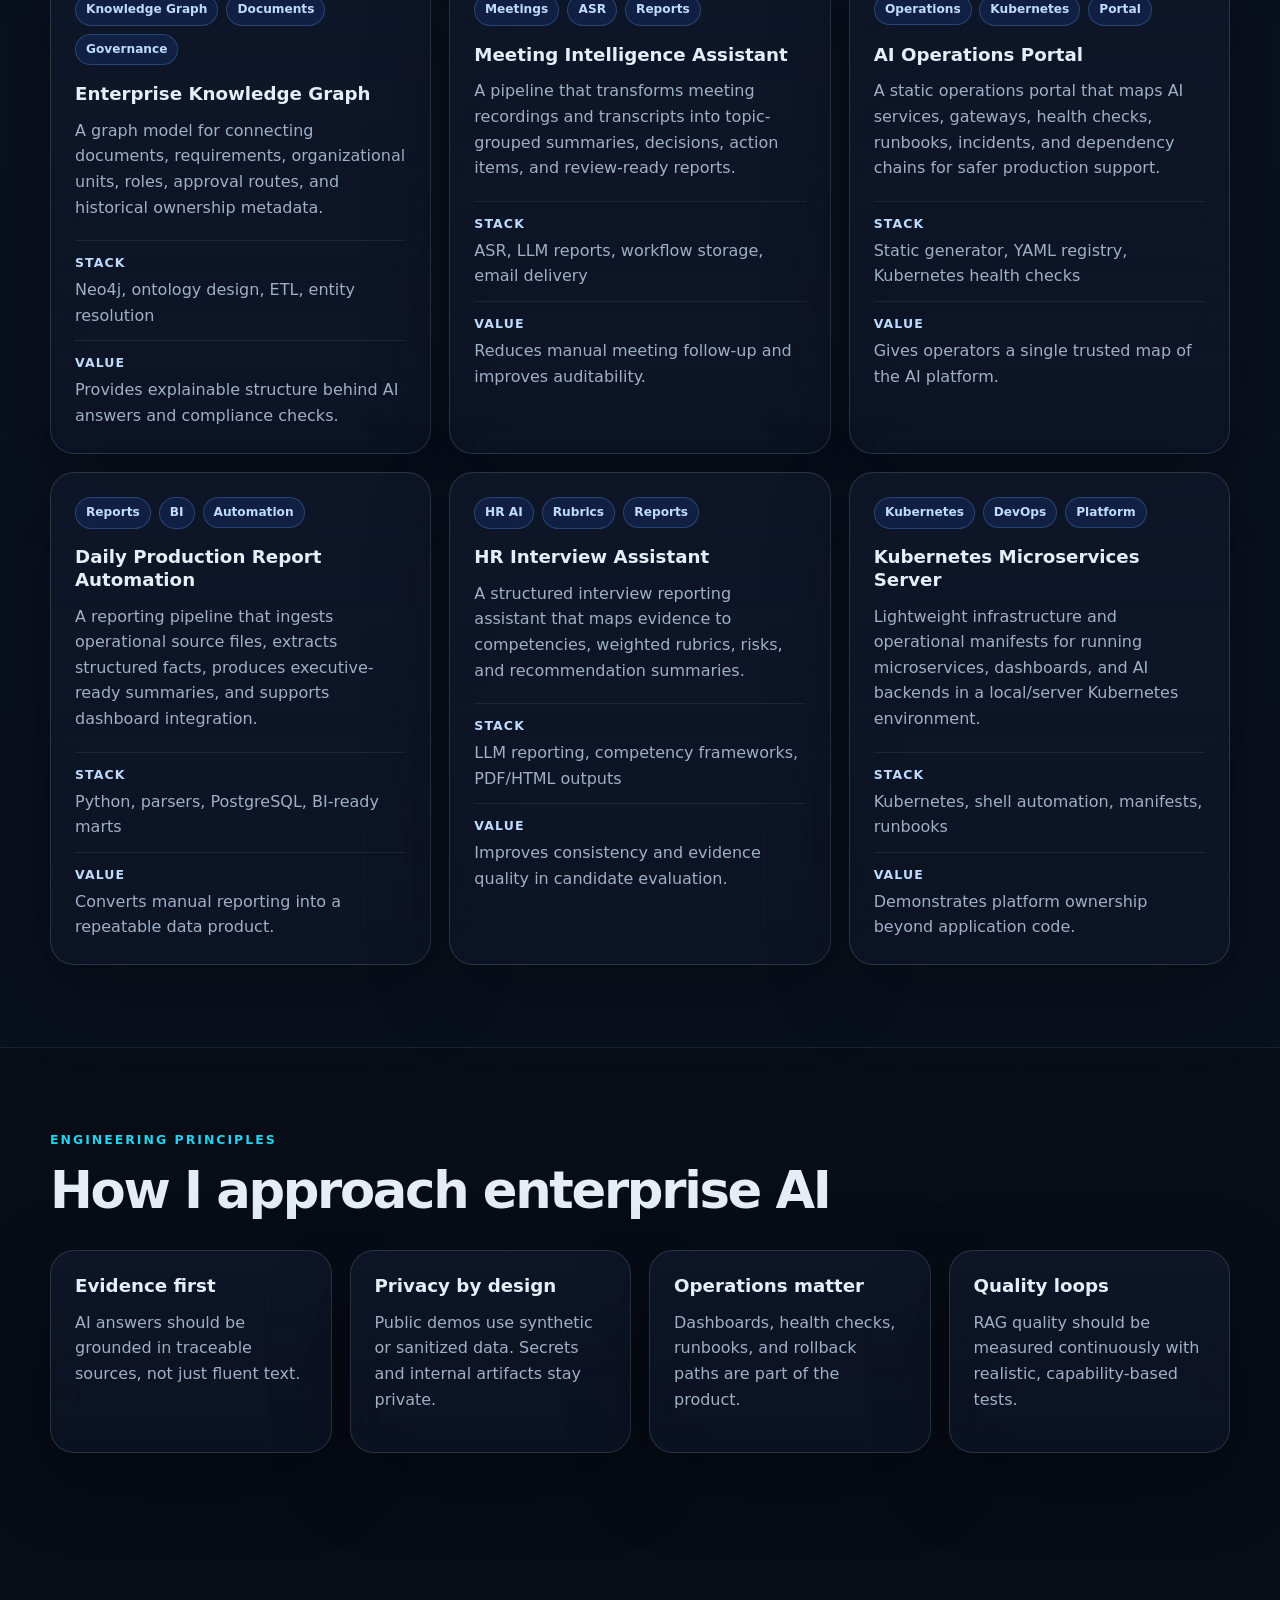
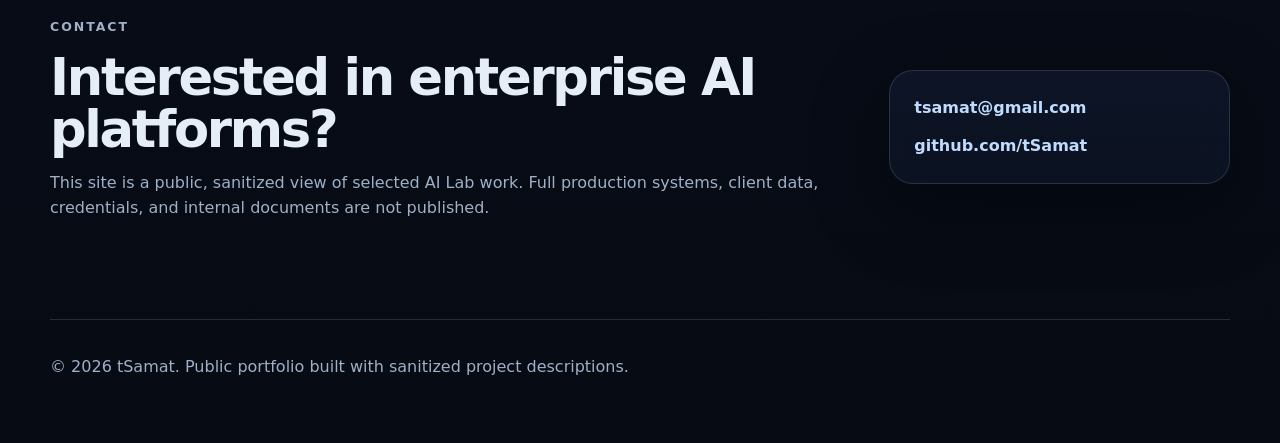
==== commit db7835c0: "Add resume snapshot and architecture map" ====
--- a/index.html
+++ b/index.html
@@ -16,6 +16,8 @@
     <nav class="nav" aria-label="Main navigation">
       <a class="brand" href="#top" aria-label="Home">tSamat</a>
       <div class="nav-links">
+        <a href="#about">About</a>
+        <a href="#architecture">Architecture</a>
         <a href="#work">Work</a>
         <a href="#case-studies">Case studies</a>
         <a href="#principles">Principles</a>
@@ -33,6 +35,7 @@
         </p>
         <div class="cta-row">
           <a class="button primary" href="#case-studies">View case studies</a>
+          <a class="button secondary" href="#about">Resume snapshot</a>
           <a class="button secondary" href="https://github.com/tSamat">GitHub profile</a>
         </div>
       </div>
@@ -49,6 +52,122 @@
   </header>
 
   <main>
+    <section id="about" class="section about-section">
+      <div class="section-heading">
+        <p class="eyebrow">About / Resume snapshot</p>
+        <h2>Enterprise AI builder with platform, automation, and quality-loop focus.</h2>
+        <p>
+          I build practical AI systems for document-heavy organizations: RAG/GraphRAG gateways,
+          evaluation loops, workflow automation, reporting pipelines, and operator-facing platform dashboards.
+        </p>
+      </div>
+      <div class="resume-grid">
+        <article class="resume-card highlight">
+          <h3>Positioning</h3>
+          <p>
+            Applied AI / platform engineer who can turn ambiguous business workflows into tested APIs,
+            operational runbooks, evaluation harnesses, and public-safe demos.
+          </p>
+        </article>
+        <article class="resume-card">
+          <h3>Core stack</h3>
+          <p>Python, FastAPI, Neo4j, RAG/GraphRAG, Kubernetes, PostgreSQL, automation pipelines, static portals, CI.</p>
+        </article>
+        <article class="resume-card">
+          <h3>Strengths</h3>
+          <p>Architecture, source-grounded AI, privacy-aware design, test automation, incident-ready operations, executive reporting.</p>
+        </article>
+        <article class="resume-card">
+          <h3>Public proof</h3>
+          <p>GitHub Pages portfolio plus small sanitized repositories with synthetic data, tests, CI, and no private artifacts.</p>
+        </article>
+      </div>
+    </section>
+
+    <section id="architecture" class="section alt architecture-section">
+      <div class="section-heading">
+        <p class="eyebrow">Architecture map</p>
+        <h2>How the public portfolio maps to production-grade AI patterns</h2>
+        <p>
+          The public repositories are intentionally small, but each one demonstrates a boundary used in larger enterprise AI systems:
+          controlled ask endpoints, quality evaluation, privacy guards, and operations visibility.
+        </p>
+      </div>
+      <div class="diagram-card" role="img" aria-label="Architecture diagram showing portfolio, demo repositories, and enterprise AI patterns">
+        <svg viewBox="0 0 1120 560" xmlns="http://www.w3.org/2000/svg">
+          <defs>
+            <pattern id="grid" width="40" height="40" patternUnits="userSpaceOnUse">
+              <path d="M 40 0 L 0 0 0 40" fill="none" stroke="#1e293b" stroke-width="0.5"/>
+            </pattern>
+            <marker id="arrow" markerWidth="10" markerHeight="10" refX="8" refY="3" orient="auto" markerUnits="strokeWidth">
+              <path d="M0,0 L0,6 L9,3 z" fill="#60a5fa"/>
+            </marker>
+            <marker id="arrowGreen" markerWidth="10" markerHeight="10" refX="8" refY="3" orient="auto" markerUnits="strokeWidth">
+              <path d="M0,0 L0,6 L9,3 z" fill="#34d399"/>
+            </marker>
+          </defs>
+          <rect width="1120" height="560" rx="22" fill="#020617"/>
+          <rect width="1120" height="560" rx="22" fill="url(#grid)" opacity="0.72"/>
+
+          <line x1="285" y1="160" x2="420" y2="160" stroke="#60a5fa" stroke-width="2.2" marker-end="url(#arrow)"/>
+          <line x1="285" y1="300" x2="420" y2="300" stroke="#60a5fa" stroke-width="2.2" marker-end="url(#arrow)"/>
+          <line x1="700" y1="160" x2="835" y2="115" stroke="#34d399" stroke-width="2.2" marker-end="url(#arrowGreen)"/>
+          <line x1="700" y1="300" x2="835" y2="345" stroke="#34d399" stroke-width="2.2" marker-end="url(#arrowGreen)"/>
+          <line x1="560" y1="345" x2="560" y2="420" stroke="#fb7185" stroke-width="2" stroke-dasharray="6 6" marker-end="url(#arrow)"/>
+
+          <g class="svg-node external">
+            <rect x="65" y="95" width="220" height="270" rx="14" fill="#0f172a"/>
+            <rect x="65" y="95" width="220" height="270" rx="14" fill="rgba(30, 41, 59, 0.5)" stroke="#94a3b8" stroke-width="1.5"/>
+            <text x="88" y="132">Public portfolio</text>
+            <text x="88" y="158" class="small">GitHub Pages</text>
+            <text x="88" y="205" class="tiny">• case studies</text>
+            <text x="88" y="232" class="tiny">• sanitized demos</text>
+            <text x="88" y="259" class="tiny">• employer-facing proof</text>
+            <text x="88" y="286" class="tiny">• no private data</text>
+          </g>
+
+          <g class="svg-node backend">
+            <rect x="420" y="95" width="280" height="130" rx="14" fill="#0f172a"/>
+            <rect x="420" y="95" width="280" height="130" rx="14" fill="rgba(6, 78, 59, 0.4)" stroke="#34d399" stroke-width="1.5"/>
+            <text x="445" y="130">AI RAG Gateway Demo</text>
+            <text x="445" y="156" class="small">ask endpoint + policy layer</text>
+            <text x="445" y="190" class="tiny">routing · retrieval · citations · redaction</text>
+          </g>
+
+          <g class="svg-node database">
+            <rect x="420" y="255" width="280" height="130" rx="14" fill="#0f172a"/>
+            <rect x="420" y="255" width="280" height="130" rx="14" fill="rgba(76, 29, 149, 0.4)" stroke="#a78bfa" stroke-width="1.5"/>
+            <text x="445" y="290">Document AI Evaluation</text>
+            <text x="445" y="316" class="small">quality harness</text>
+            <text x="445" y="350" class="tiny">cases · metrics · reports · CI gates</text>
+          </g>
+
+          <g class="svg-node cloud">
+            <rect x="835" y="55" width="220" height="120" rx="14" fill="#0f172a"/>
+            <rect x="835" y="55" width="220" height="120" rx="14" fill="rgba(120, 53, 15, 0.3)" stroke="#fbbf24" stroke-width="1.5"/>
+            <text x="858" y="92">Enterprise pattern</text>
+            <text x="858" y="118" class="small">controlled AI gateway</text>
+            <text x="858" y="148" class="tiny">source-grounded answers</text>
+          </g>
+
+          <g class="svg-node cloud">
+            <rect x="835" y="285" width="220" height="120" rx="14" fill="#0f172a"/>
+            <rect x="835" y="285" width="220" height="120" rx="14" fill="rgba(120, 53, 15, 0.3)" stroke="#fbbf24" stroke-width="1.5"/>
+            <text x="858" y="322">Quality loop</text>
+            <text x="858" y="348" class="small">regression + governance</text>
+            <text x="858" y="378" class="tiny">measure before scaling</text>
+          </g>
+
+          <g class="svg-node security">
+            <rect x="420" y="420" width="280" height="80" rx="14" fill="#0f172a"/>
+            <rect x="420" y="420" width="280" height="80" rx="14" fill="rgba(136, 19, 55, 0.4)" stroke="#fb7185" stroke-width="1.5"/>
+            <text x="445" y="455">Privacy boundary</text>
+            <text x="445" y="480" class="small">synthetic fixtures · no credentials · no internal paths</text>
+          </g>
+        </svg>
+      </div>
+    </section>
+
     <section id="work" class="section">
       <div class="section-heading">
         <p class="eyebrow">Selected work</p>
--- a/styles.css
+++ b/styles.css
@@ -167,8 +167,10 @@
 .hero-card,
 .project-card,
 .capability,
+.resume-card,
 .principles article,
-.contact-card {
+.contact-card,
+.diagram-card {
   border: 1px solid var(--line);
   border-radius: var(--radius);
   background: linear-gradient(180deg, rgba(15, 23, 42, 0.82), rgba(15, 23, 42, 0.58));
@@ -236,6 +238,57 @@
 .section-heading p:not(.eyebrow) {
   color: var(--muted);
   font-size: 1.04rem;
+}
+
+.resume-grid {
+  display: grid;
+  grid-template-columns: 1.35fr 1fr 1fr 1fr;
+  gap: 18px;
+}
+
+.resume-card {
+  padding: 24px;
+}
+
+.resume-card.highlight {
+  background:
+    linear-gradient(135deg, rgba(96, 165, 250, 0.18), rgba(34, 211, 238, 0.08)),
+    linear-gradient(180deg, rgba(15, 23, 42, 0.9), rgba(15, 23, 42, 0.62));
+}
+
+.resume-card p {
+  color: var(--muted);
+}
+
+.diagram-card {
+  padding: 18px;
+  overflow: hidden;
+}
+
+.diagram-card svg {
+  display: block;
+  width: 100%;
+  height: auto;
+  min-height: 360px;
+}
+
+.diagram-card text {
+  fill: var(--text);
+  font-family: "JetBrains Mono", ui-monospace, SFMono-Regular, Menlo, Consolas, monospace;
+  font-size: 16px;
+  font-weight: 800;
+}
+
+.diagram-card text.small {
+  fill: #cbd5e1;
+  font-size: 12px;
+  font-weight: 700;
+}
+
+.diagram-card text.tiny {
+  fill: #94a3b8;
+  font-size: 11px;
+  font-weight: 650;
 }
 
 .capability-grid,
@@ -391,6 +444,10 @@
     grid-template-columns: repeat(2, minmax(0, 1fr));
   }
 
+  .resume-grid {
+    grid-template-columns: repeat(2, minmax(0, 1fr));
+  }
+
   .demo-strip {
     grid-template-columns: 1fr;
   }
@@ -421,8 +478,19 @@
 
   .capability-grid,
   .principles,
-  .project-grid {
+  .project-grid,
+  .resume-grid {
     grid-template-columns: 1fr;
+  }
+
+  .diagram-card {
+    padding: 10px;
+    overflow-x: auto;
+  }
+
+  .diagram-card svg {
+    min-width: 760px;
+    min-height: 320px;
   }
 
   .project-card.featured {
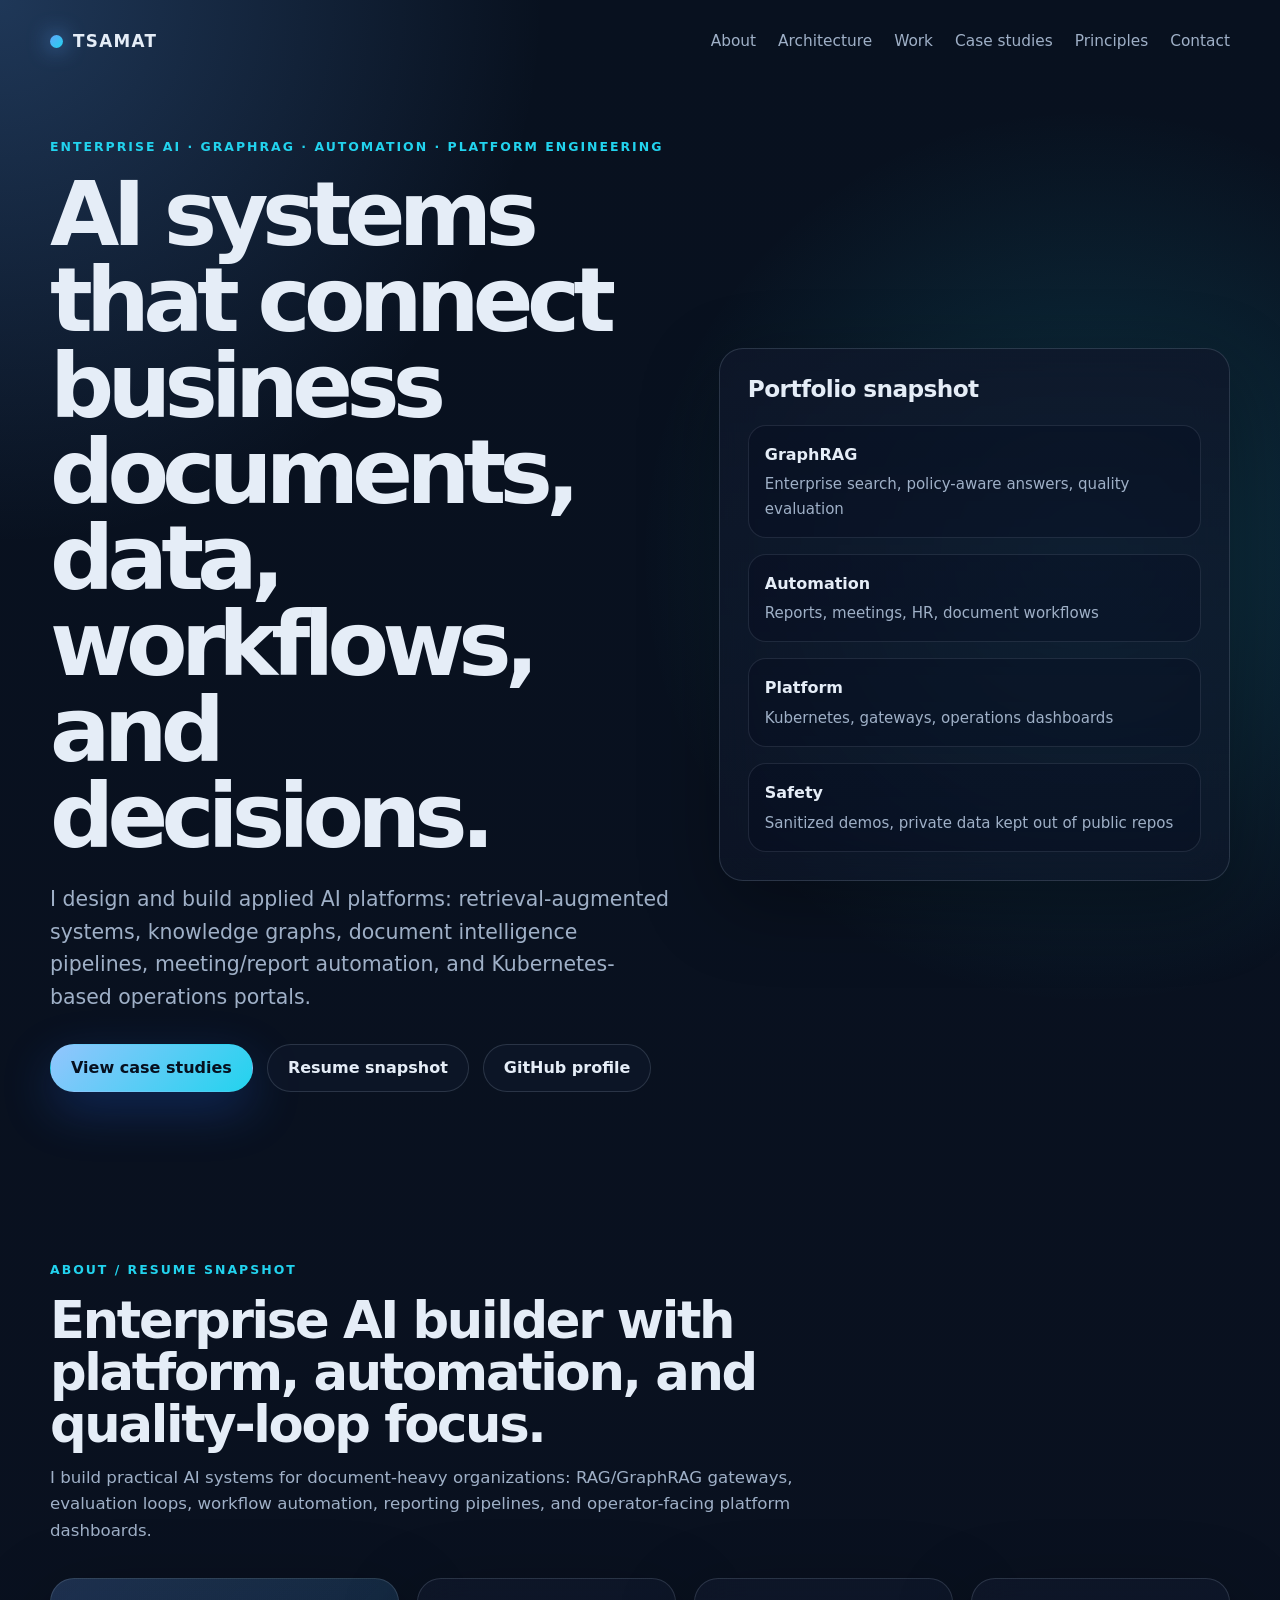
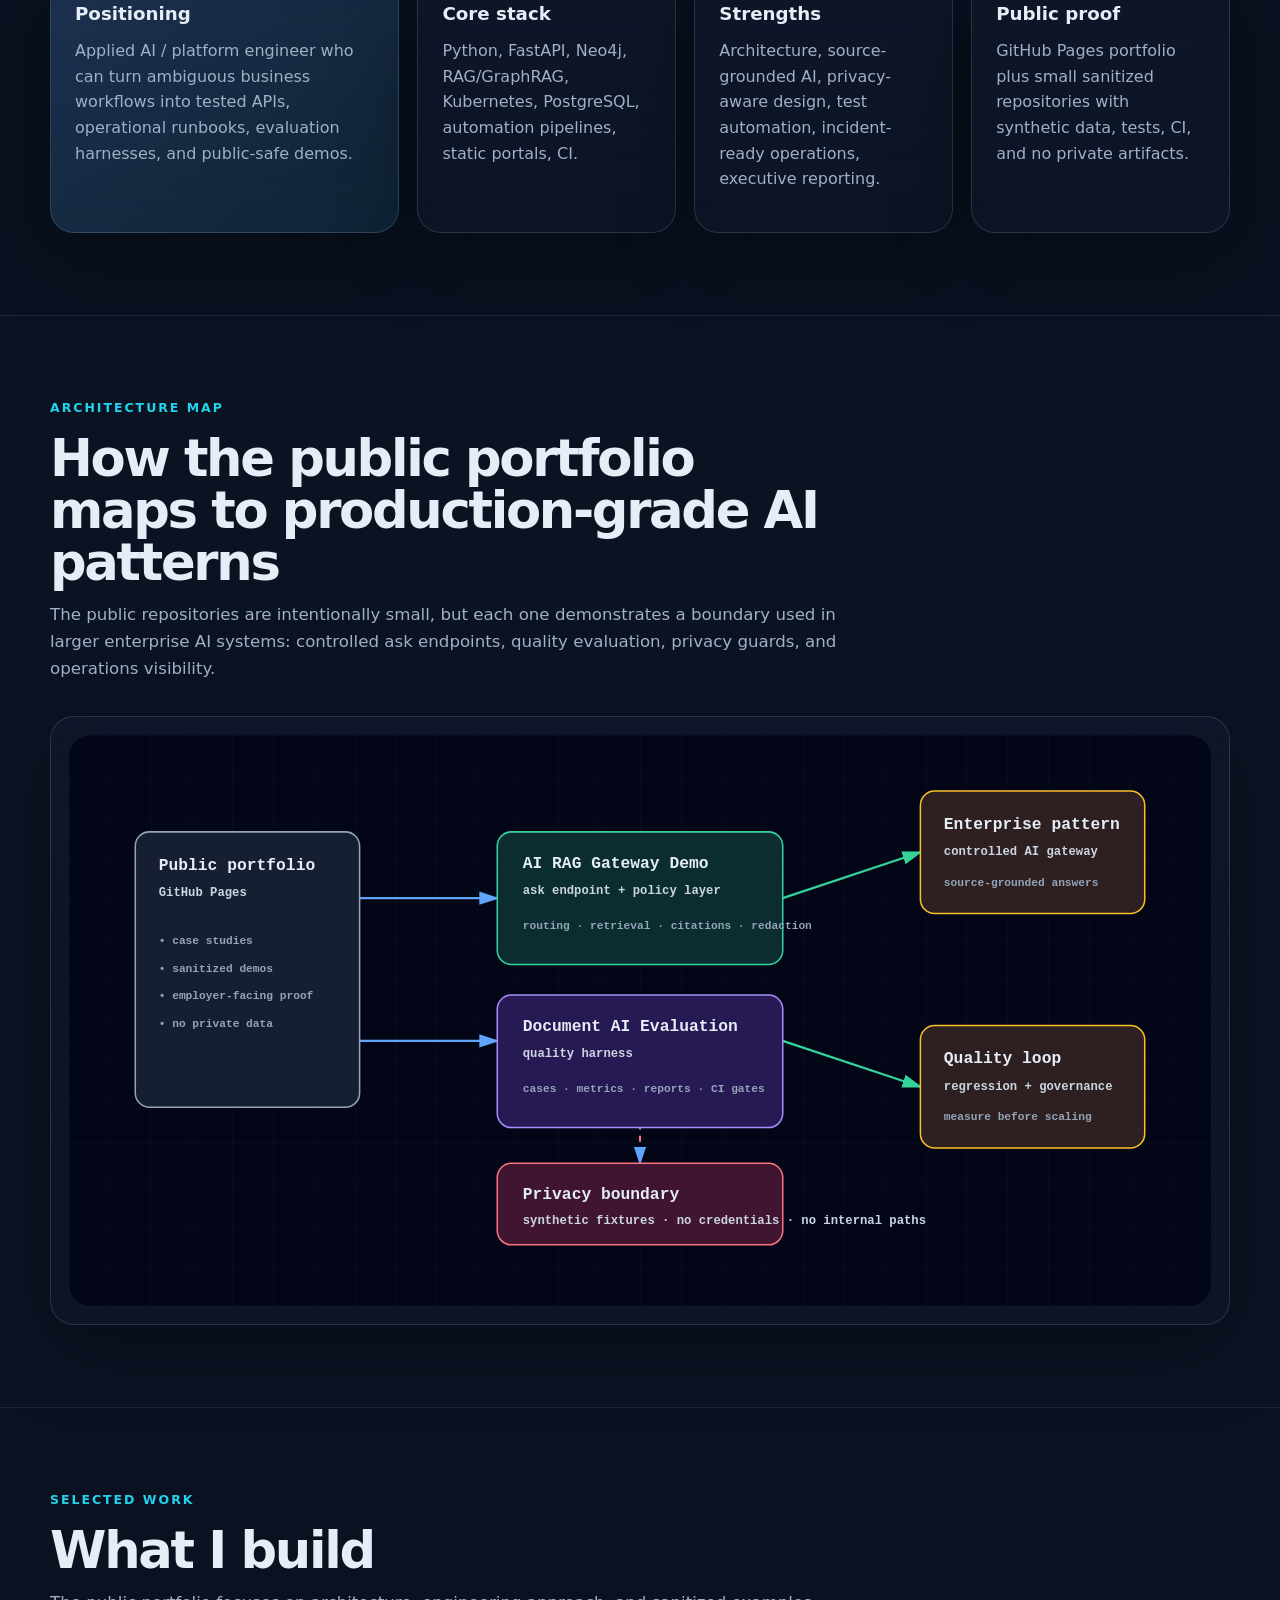
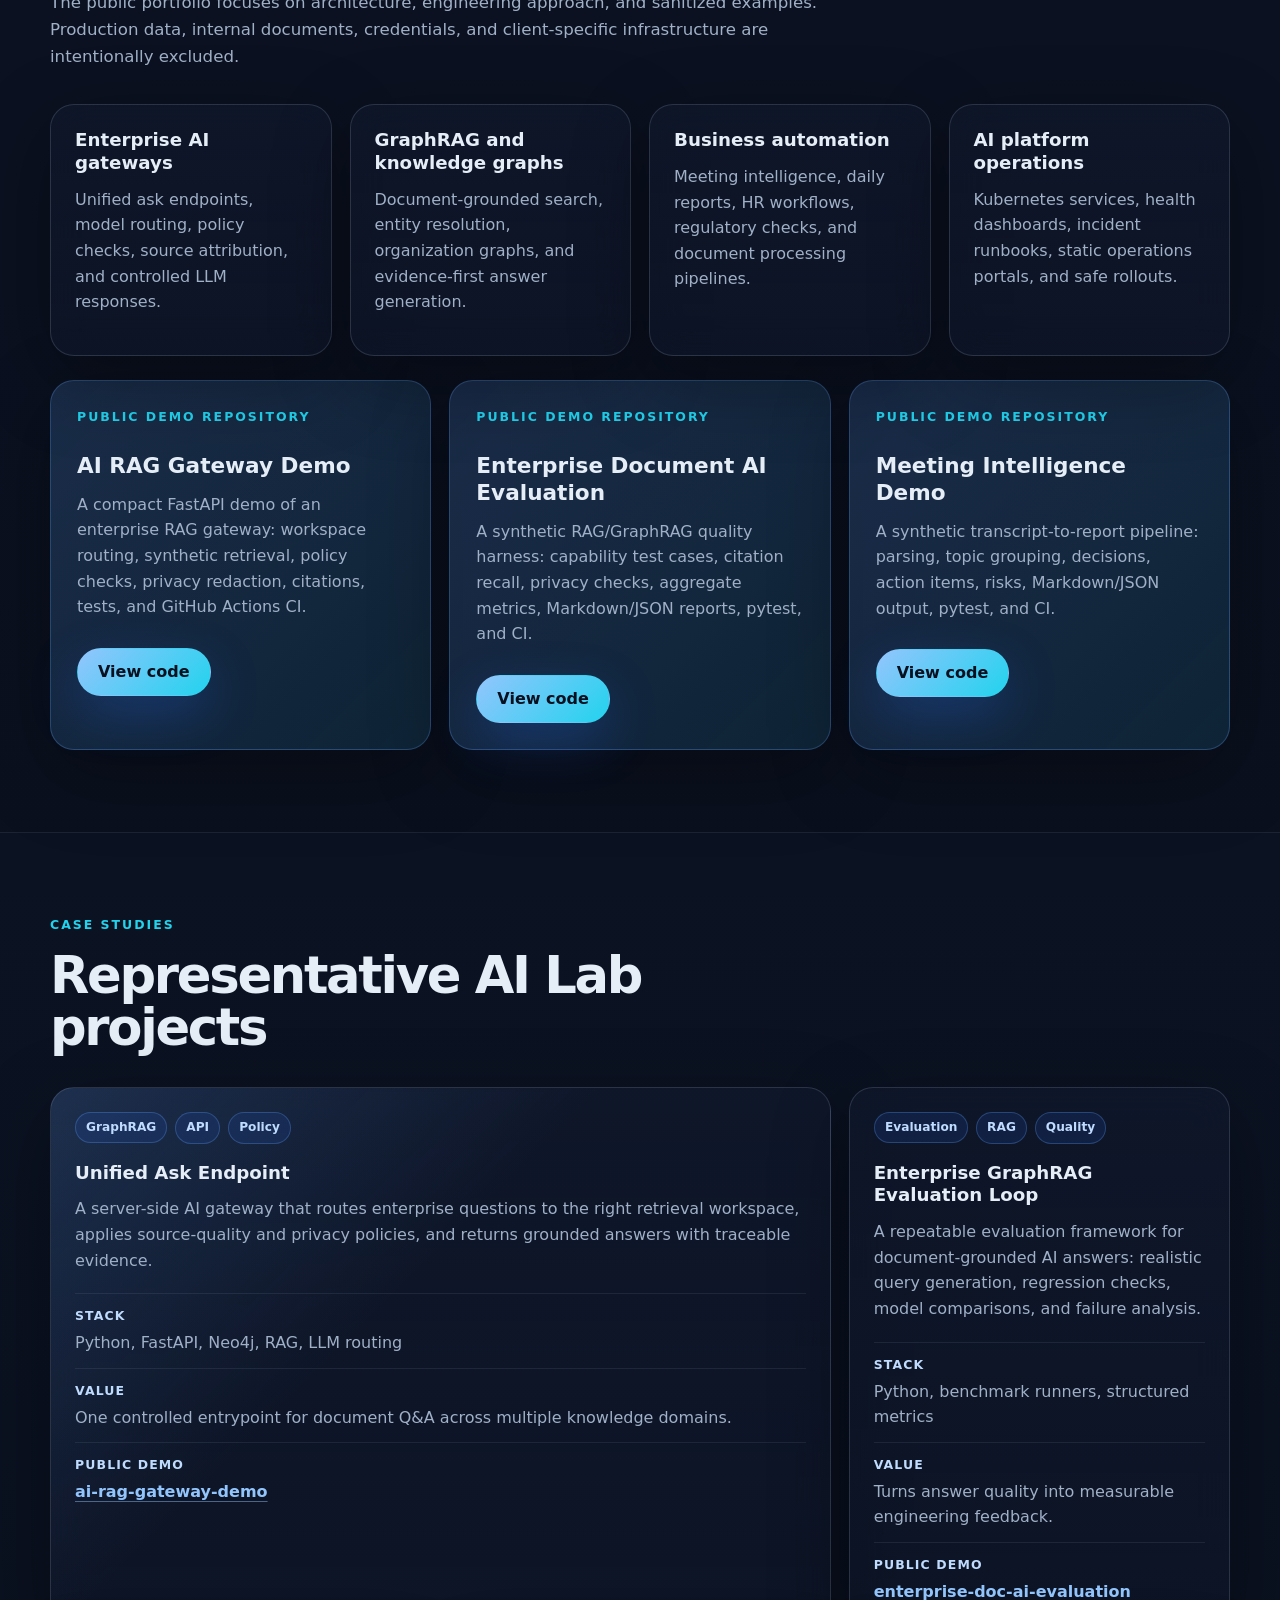
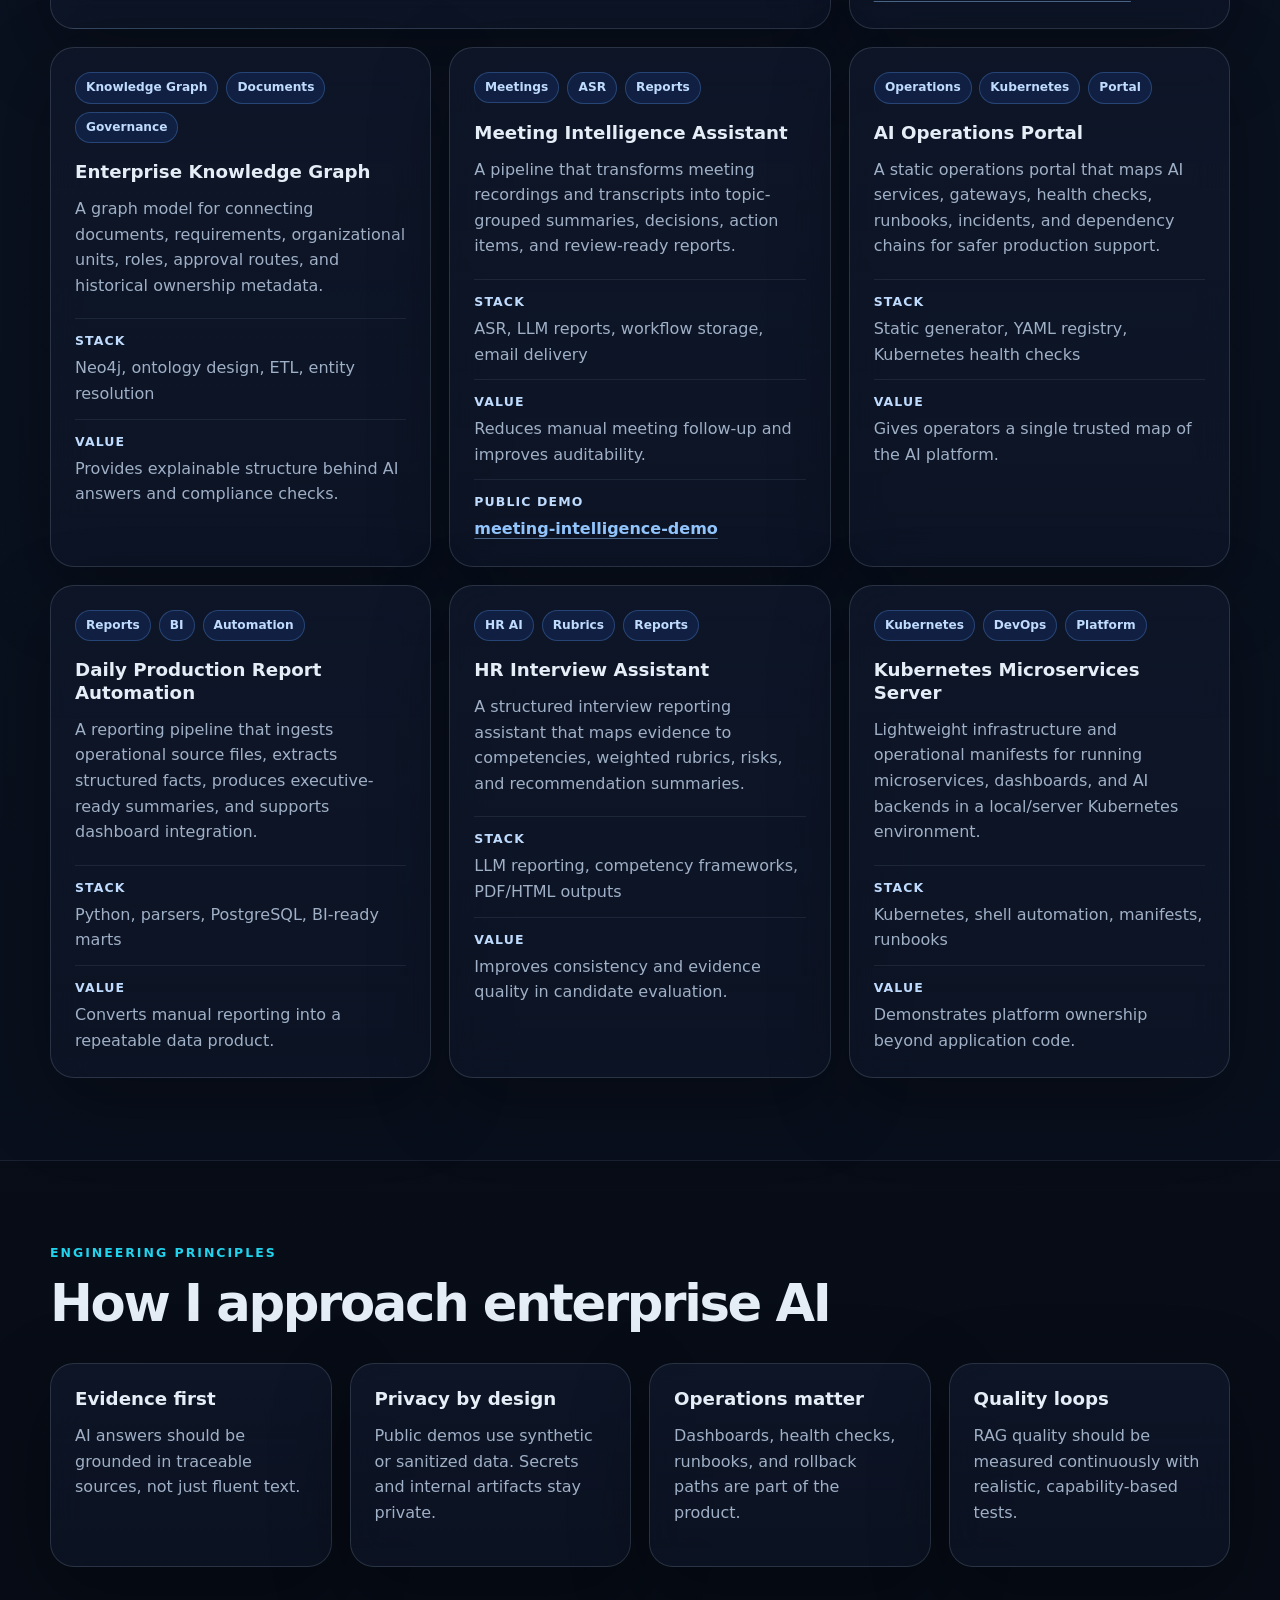
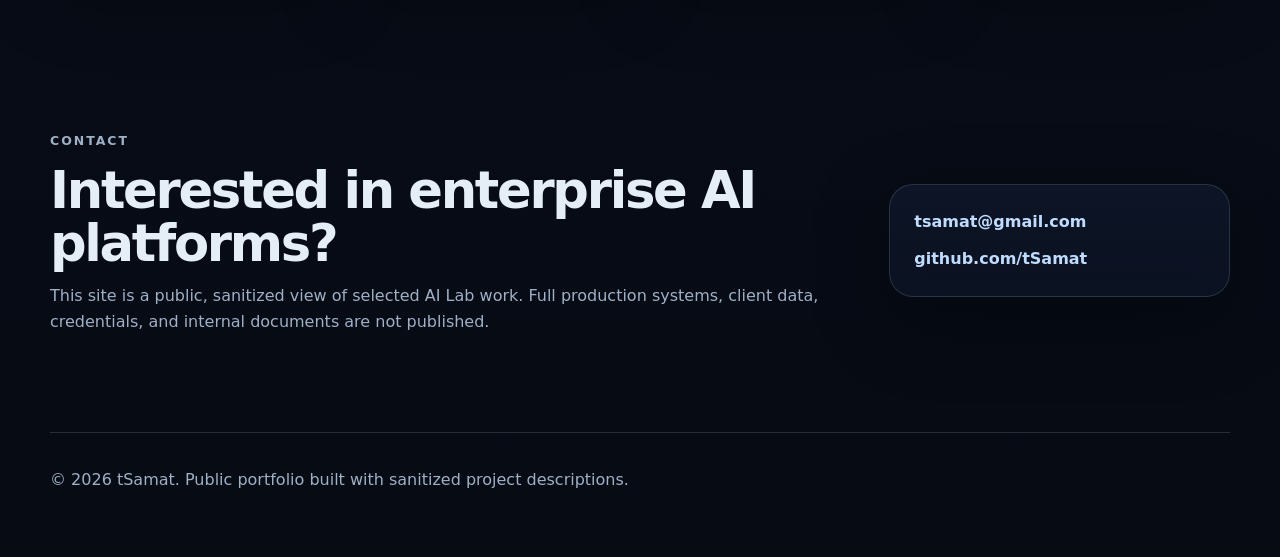
==== commit 2f661eff: "Add meeting intelligence demo link" ====
--- a/index.html
+++ b/index.html
@@ -5,9 +5,23 @@
   <meta name="viewport" content="width=device-width, initial-scale=1">
   <title>tSamat — Enterprise AI Lab Portfolio</title>
   <meta name="description" content="Enterprise AI, GraphRAG, automation, Kubernetes, and decision-support systems portfolio by tSamat.">
+  <link rel="canonical" href="https://tsamat.github.io/">
   <meta property="og:title" content="tSamat — Enterprise AI Lab Portfolio">
   <meta property="og:description" content="Selected AI Lab projects: GraphRAG, enterprise automation, AI operations, meeting intelligence, and Kubernetes platforms.">
   <meta property="og:type" content="website">
+  <meta property="og:url" content="https://tsamat.github.io/">
+  <meta property="og:site_name" content="tSamat Enterprise AI Lab">
+  <meta property="og:image" content="https://tsamat.github.io/assets/og-image.png">
+  <meta property="og:image:secure_url" content="https://tsamat.github.io/assets/og-image.png">
+  <meta property="og:image:type" content="image/png">
+  <meta property="og:image:width" content="1200">
+  <meta property="og:image:height" content="630">
+  <meta property="og:image:alt" content="tSamat Enterprise AI Lab portfolio preview with GraphRAG, RAG gateway, evaluation, automation, and platform operations focus.">
+  <meta property="og:image" content="https://tsamat.github.io/assets/og-image.svg">
+  <meta name="twitter:card" content="summary_large_image">
+  <meta name="twitter:title" content="tSamat — Enterprise AI Lab Portfolio">
+  <meta name="twitter:description" content="Enterprise AI portfolio: GraphRAG, RAG gateways, quality evaluation, automation, and platform operations.">
+  <meta name="twitter:image" content="https://tsamat.github.io/assets/og-image.png">
   <meta name="theme-color" content="#0f172a">
   <link rel="stylesheet" href="styles.css">
 </head>
@@ -216,6 +230,15 @@
           </p>
           <a class="button primary" href="https://github.com/tSamat/enterprise-doc-ai-evaluation">View code</a>
         </article>
+        <article>
+          <p class="eyebrow">Public demo repository</p>
+          <h3>Meeting Intelligence Demo</h3>
+          <p>
+            A synthetic transcript-to-report pipeline: parsing, topic grouping,
+            decisions, action items, risks, Markdown/JSON output, pytest, and CI.
+          </p>
+          <a class="button primary" href="https://github.com/tSamat/meeting-intelligence-demo">View code</a>
+        </article>
       </div>
     </section>
 
@@ -277,6 +300,7 @@
           <dl>
             <div><dt>Stack</dt><dd>ASR, LLM reports, workflow storage, email delivery</dd></div>
             <div><dt>Value</dt><dd>Reduces manual meeting follow-up and improves auditability.</dd></div>
+            <div><dt>Public demo</dt><dd><a class="inline-link" href="https://github.com/tSamat/meeting-intelligence-demo">meeting-intelligence-demo</a></dd></div>
           </dl>
         </article>
 
--- a/styles.css
+++ b/styles.css
@@ -300,7 +300,7 @@
 
 .demo-strip {
   display: grid;
-  grid-template-columns: repeat(2, minmax(0, 1fr));
+  grid-template-columns: repeat(3, minmax(0, 1fr));
   gap: 18px;
   margin-top: 24px;
 }
@@ -449,7 +449,7 @@
   }
 
   .demo-strip {
-    grid-template-columns: 1fr;
+    grid-template-columns: repeat(2, minmax(0, 1fr));
   }
 }
 
@@ -479,7 +479,8 @@
   .capability-grid,
   .principles,
   .project-grid,
-  .resume-grid {
+  .resume-grid,
+  .demo-strip {
     grid-template-columns: 1fr;
   }
 
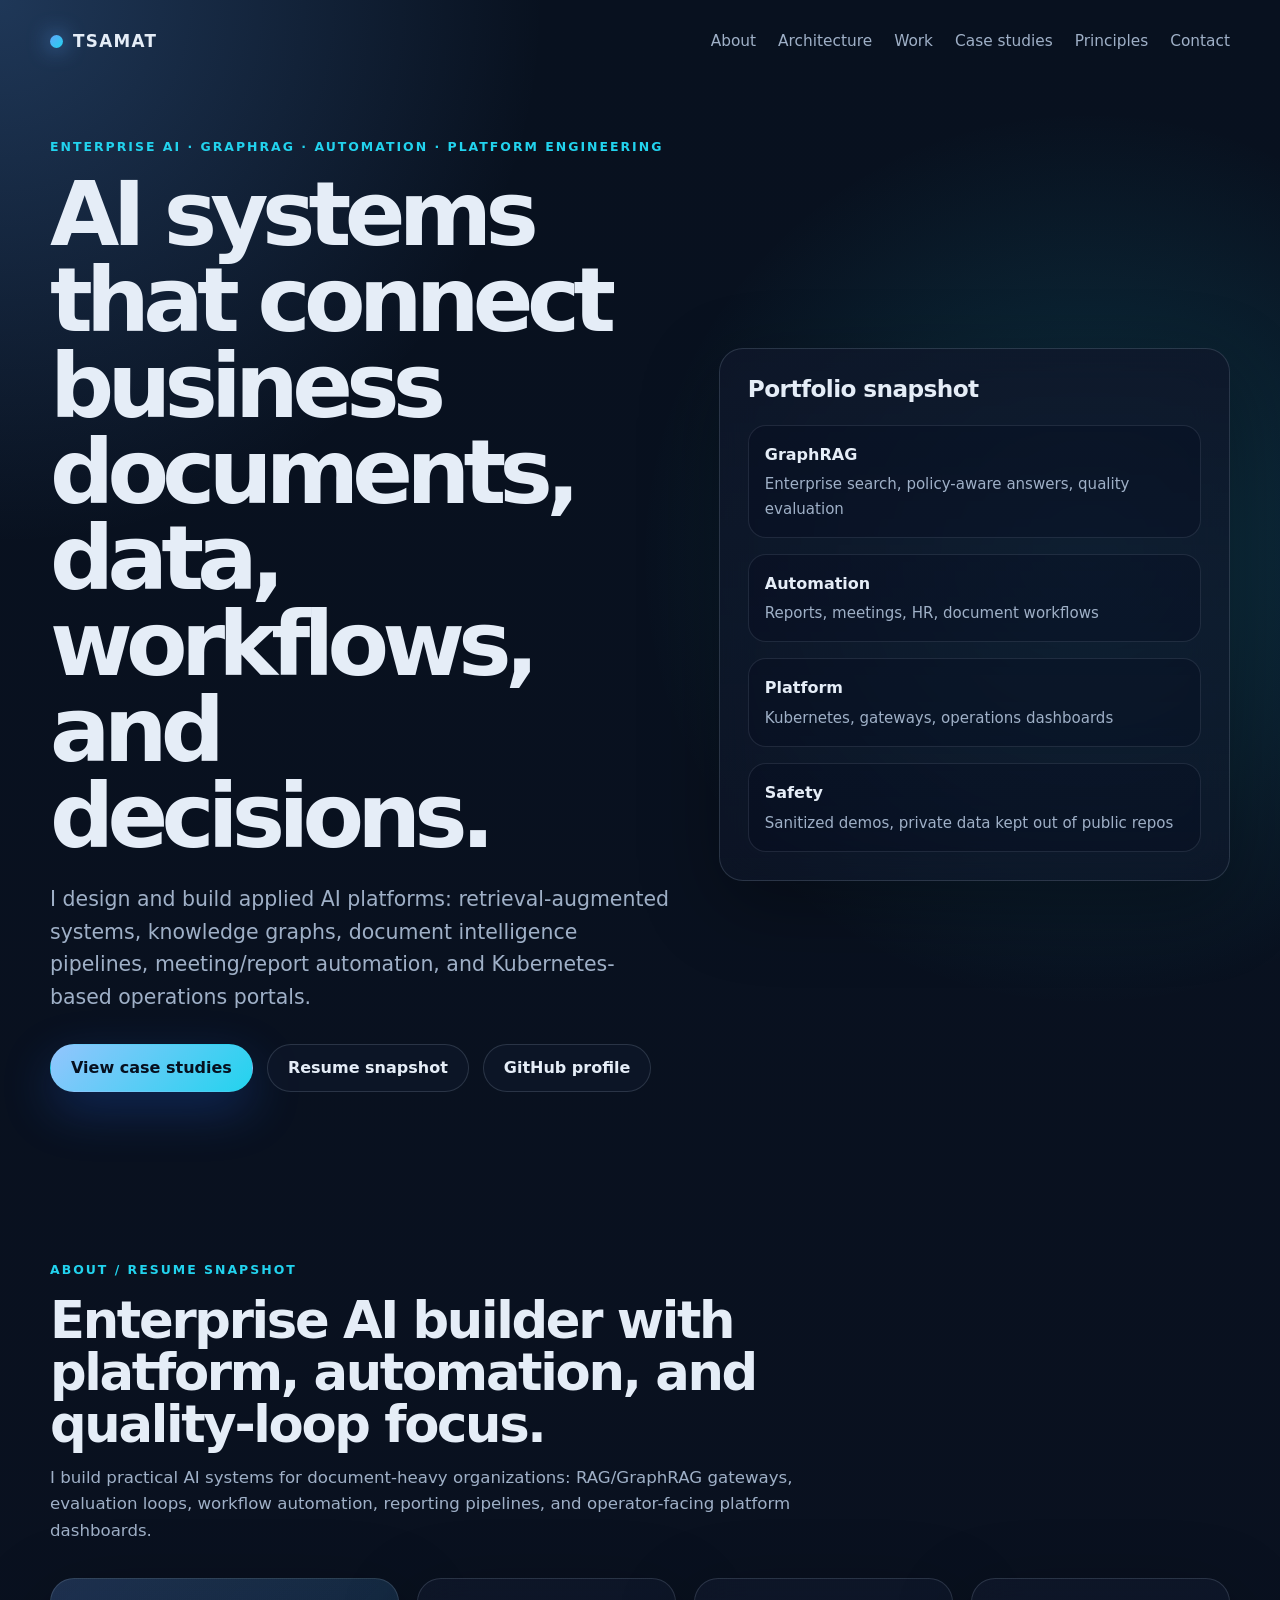
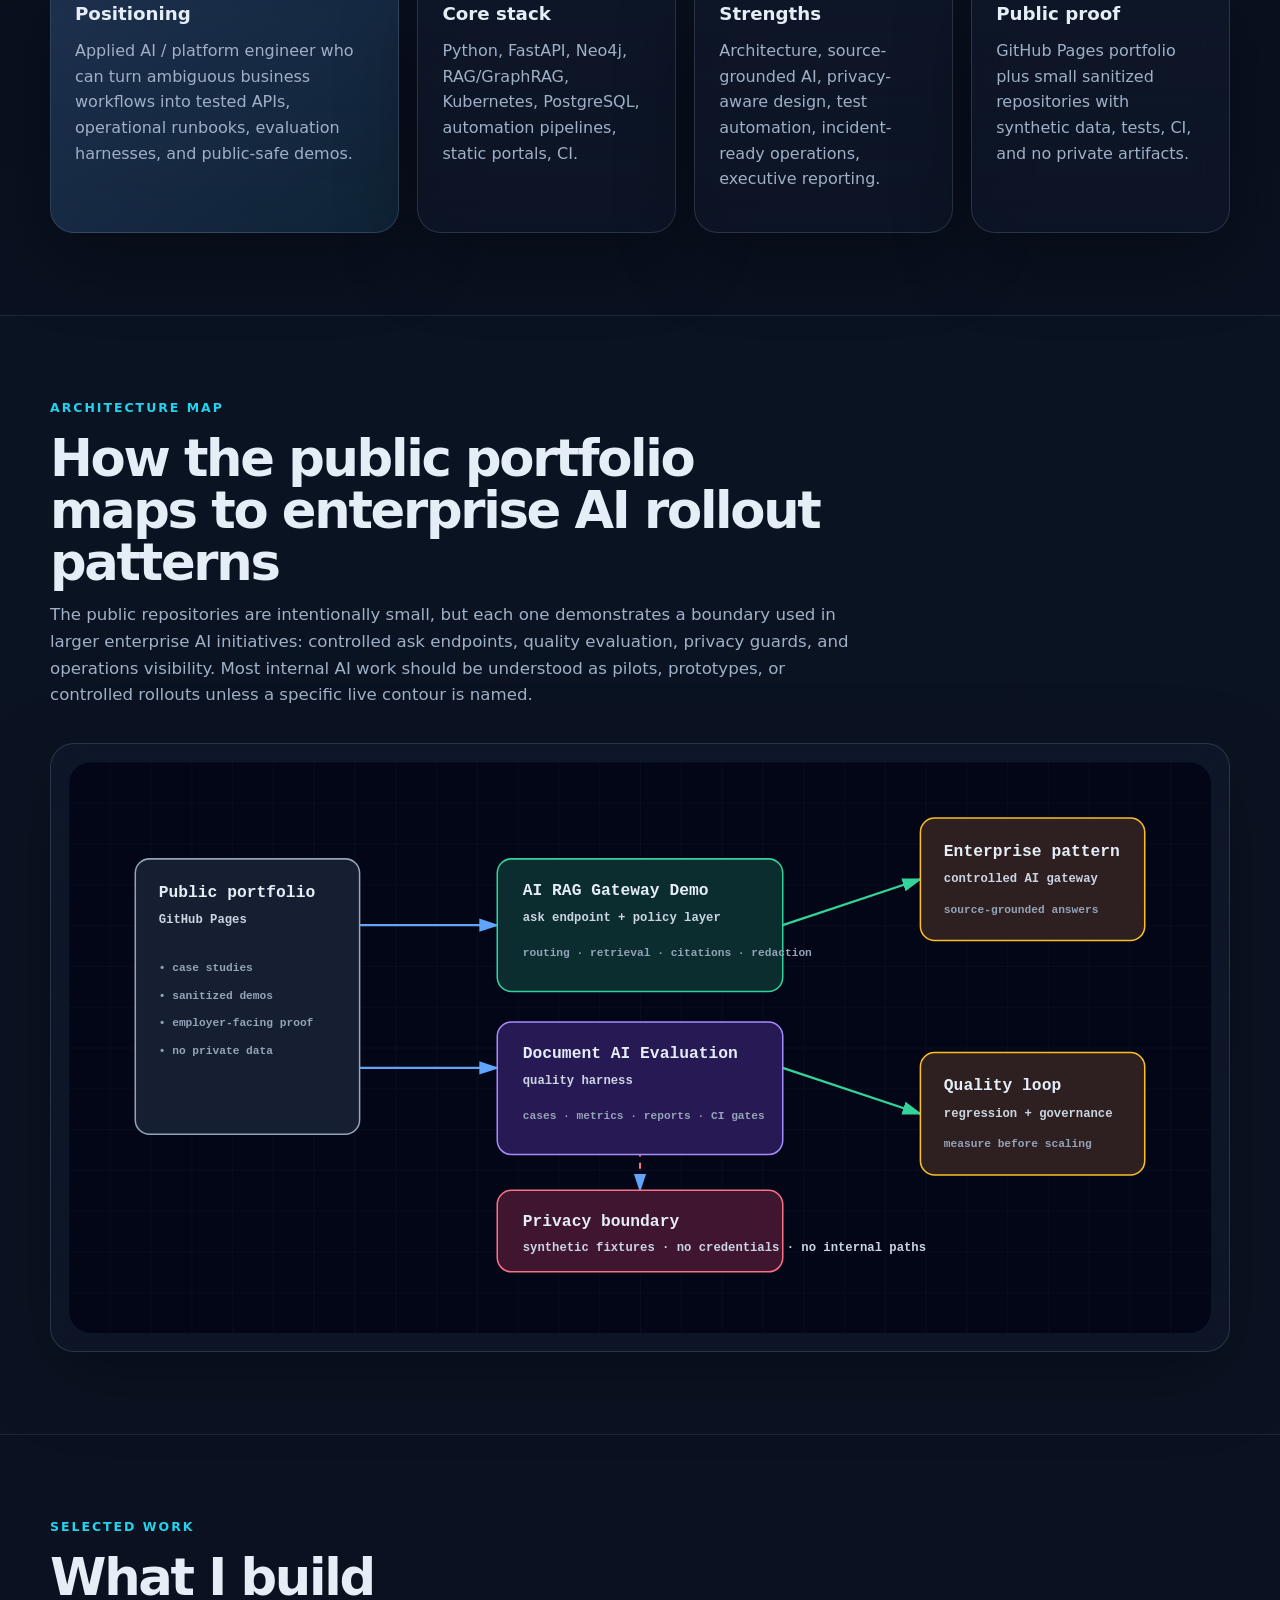
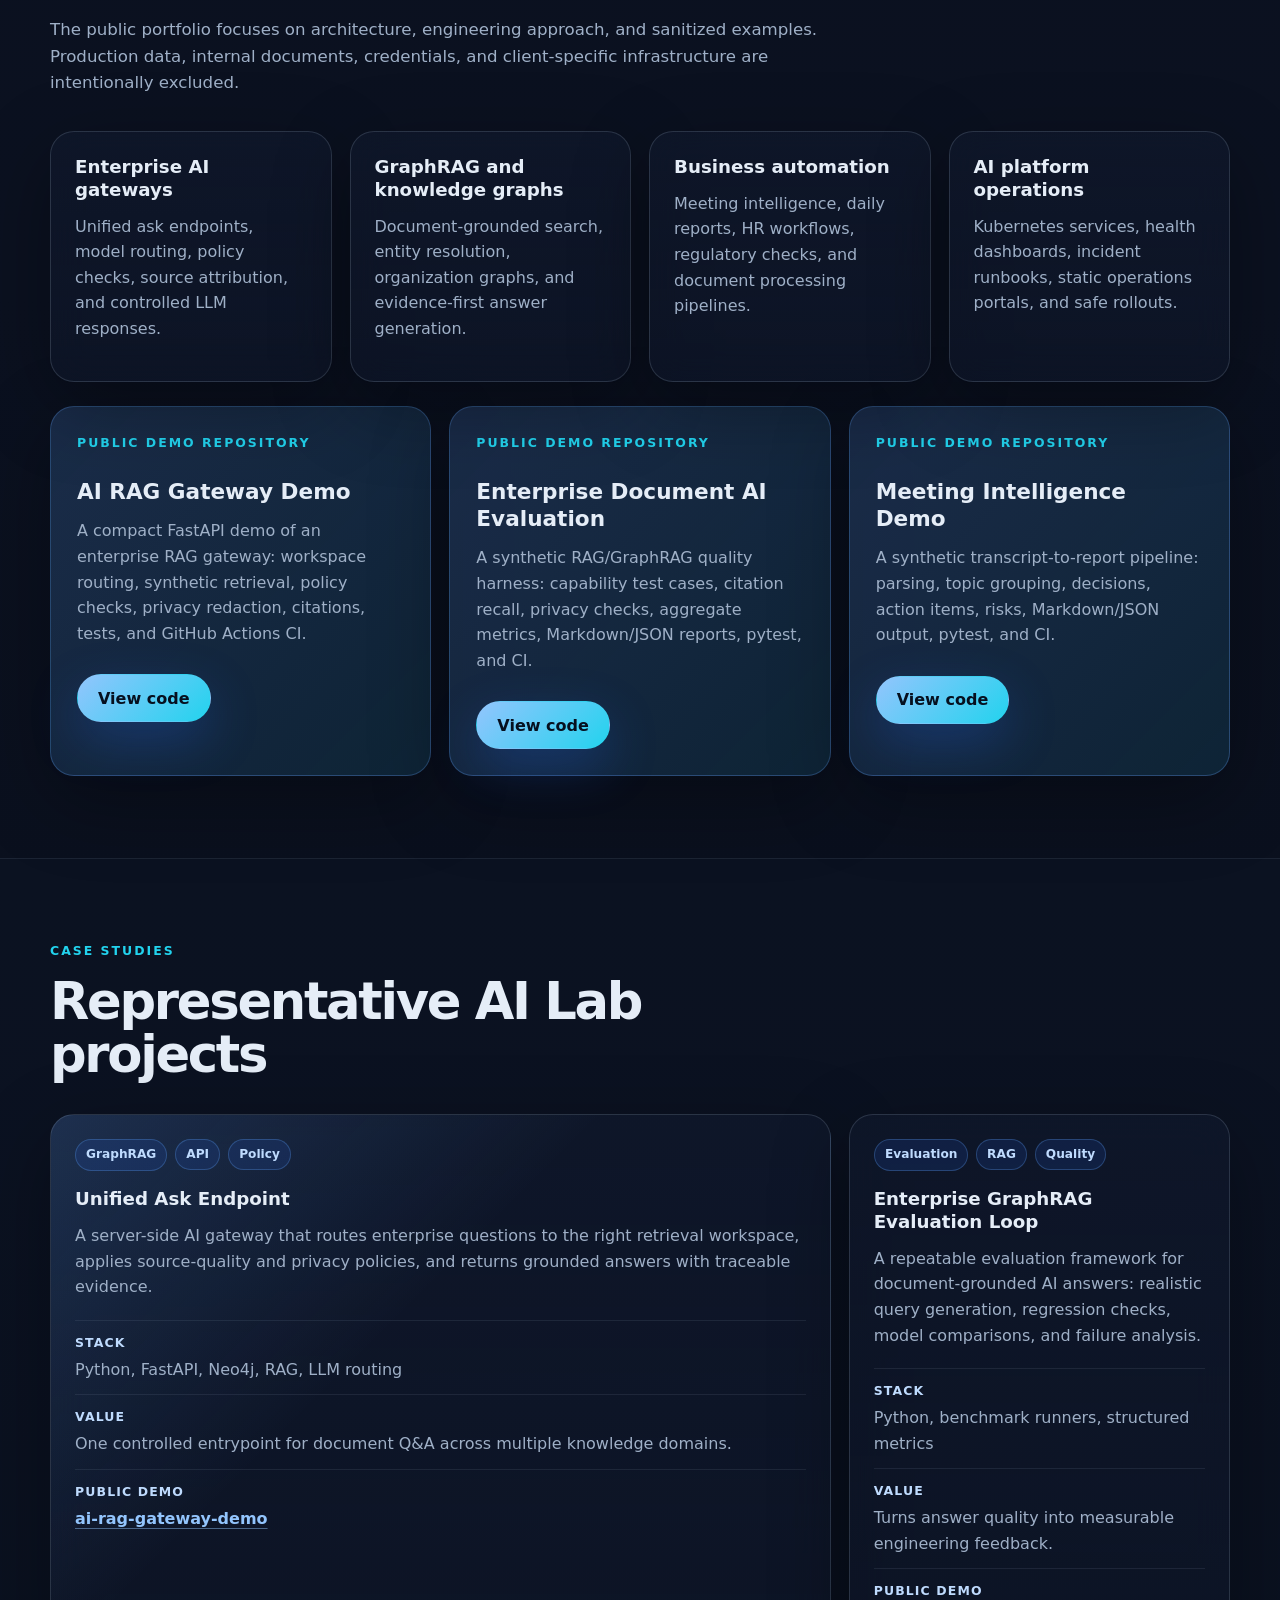
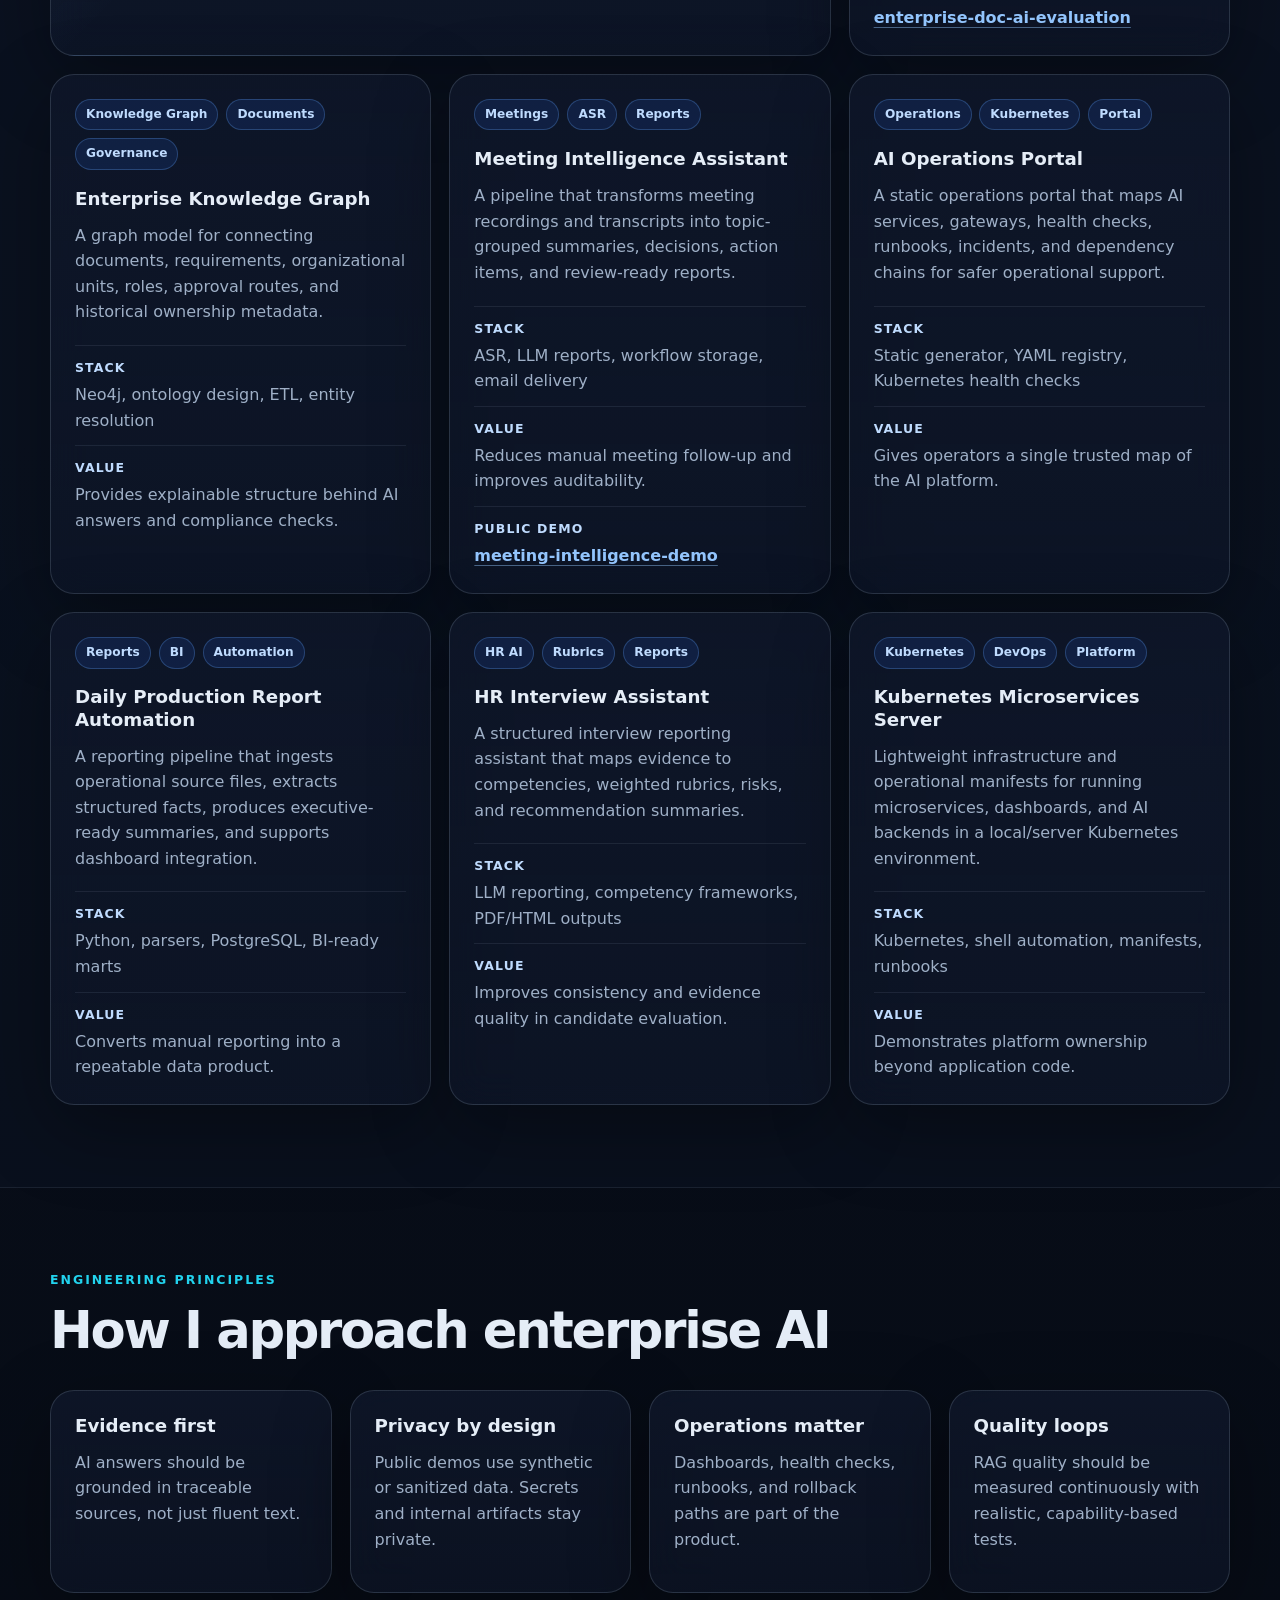
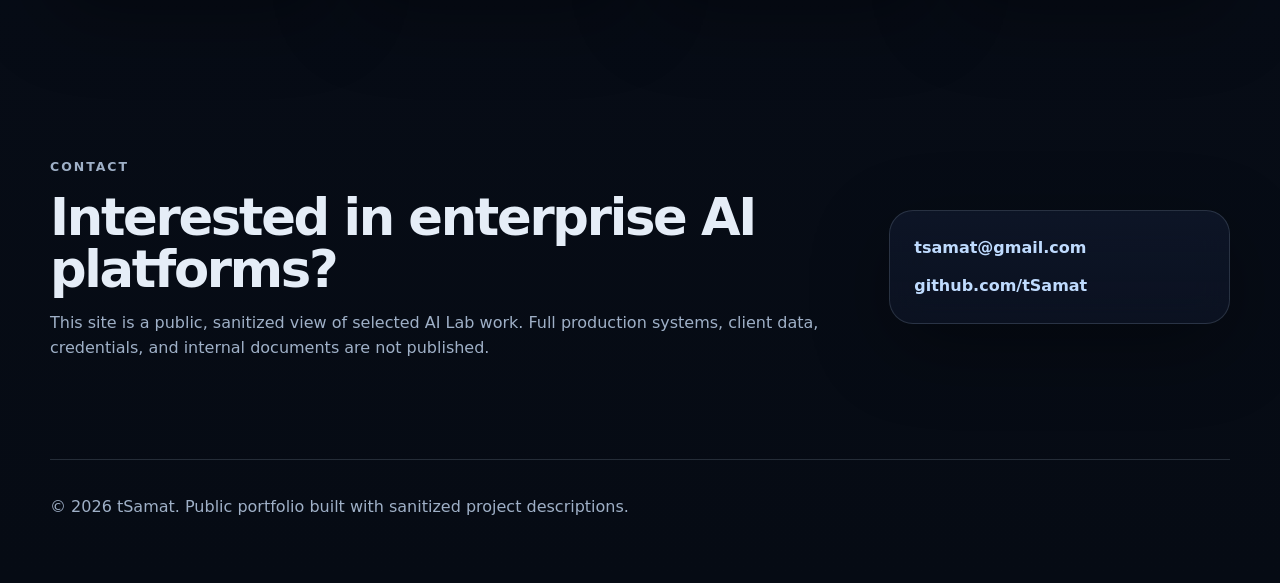
==== commit 2aa21c8d: "Clarify AI project maturity wording" ====
--- a/index.html
+++ b/index.html
@@ -101,10 +101,11 @@
     <section id="architecture" class="section alt architecture-section">
       <div class="section-heading">
         <p class="eyebrow">Architecture map</p>
-        <h2>How the public portfolio maps to production-grade AI patterns</h2>
+        <h2>How the public portfolio maps to enterprise AI rollout patterns</h2>
         <p>
-          The public repositories are intentionally small, but each one demonstrates a boundary used in larger enterprise AI systems:
-          controlled ask endpoints, quality evaluation, privacy guards, and operations visibility.
+          The public repositories are intentionally small, but each one demonstrates a boundary used in larger enterprise AI
+          initiatives: controlled ask endpoints, quality evaluation, privacy guards, and operations visibility. Most internal
+          AI work should be understood as pilots, prototypes, or controlled rollouts unless a specific live contour is named.
         </p>
       </div>
       <div class="diagram-card" role="img" aria-label="Architecture diagram showing portfolio, demo repositories, and enterprise AI patterns">
@@ -309,7 +310,7 @@
           <h3>AI Operations Portal</h3>
           <p>
             A static operations portal that maps AI services, gateways, health checks, runbooks,
-            incidents, and dependency chains for safer production support.
+            incidents, and dependency chains for safer operational support.
           </p>
           <dl>
             <div><dt>Stack</dt><dd>Static generator, YAML registry, Kubernetes health checks</dd></div>
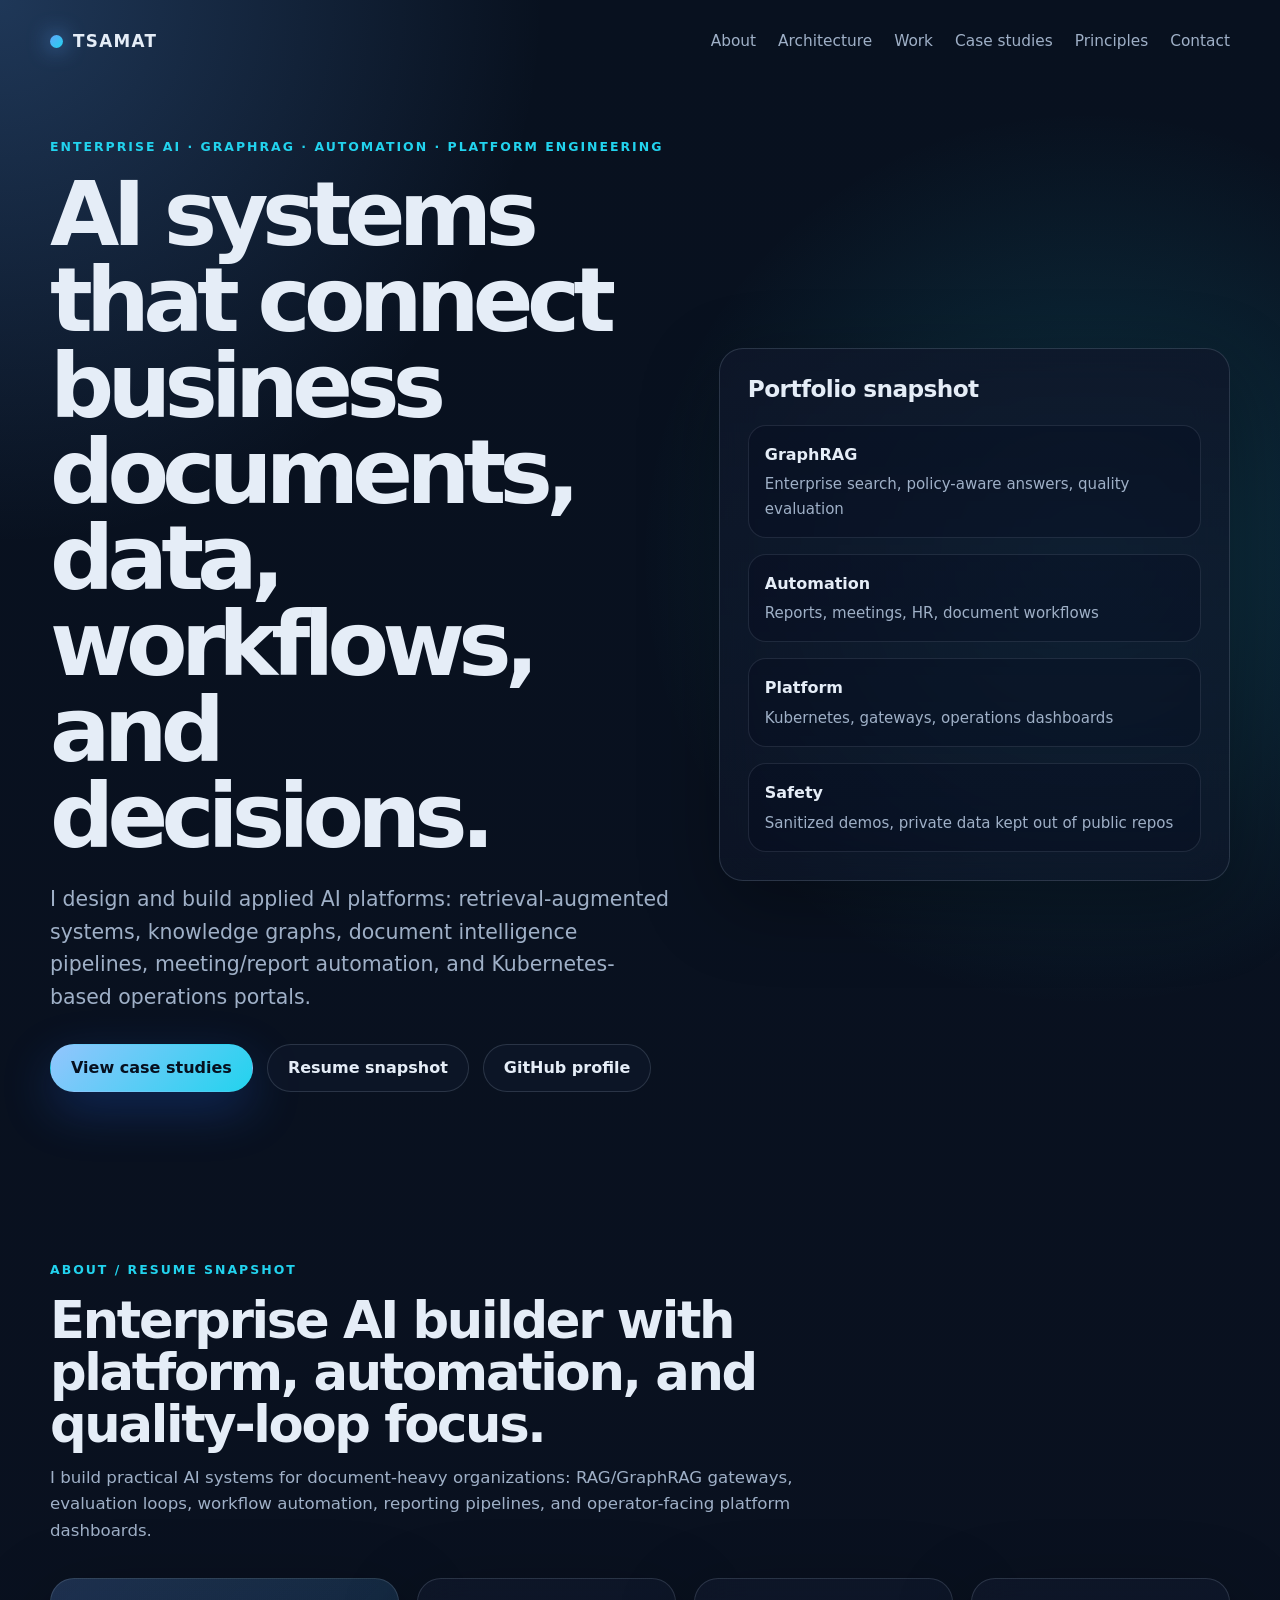
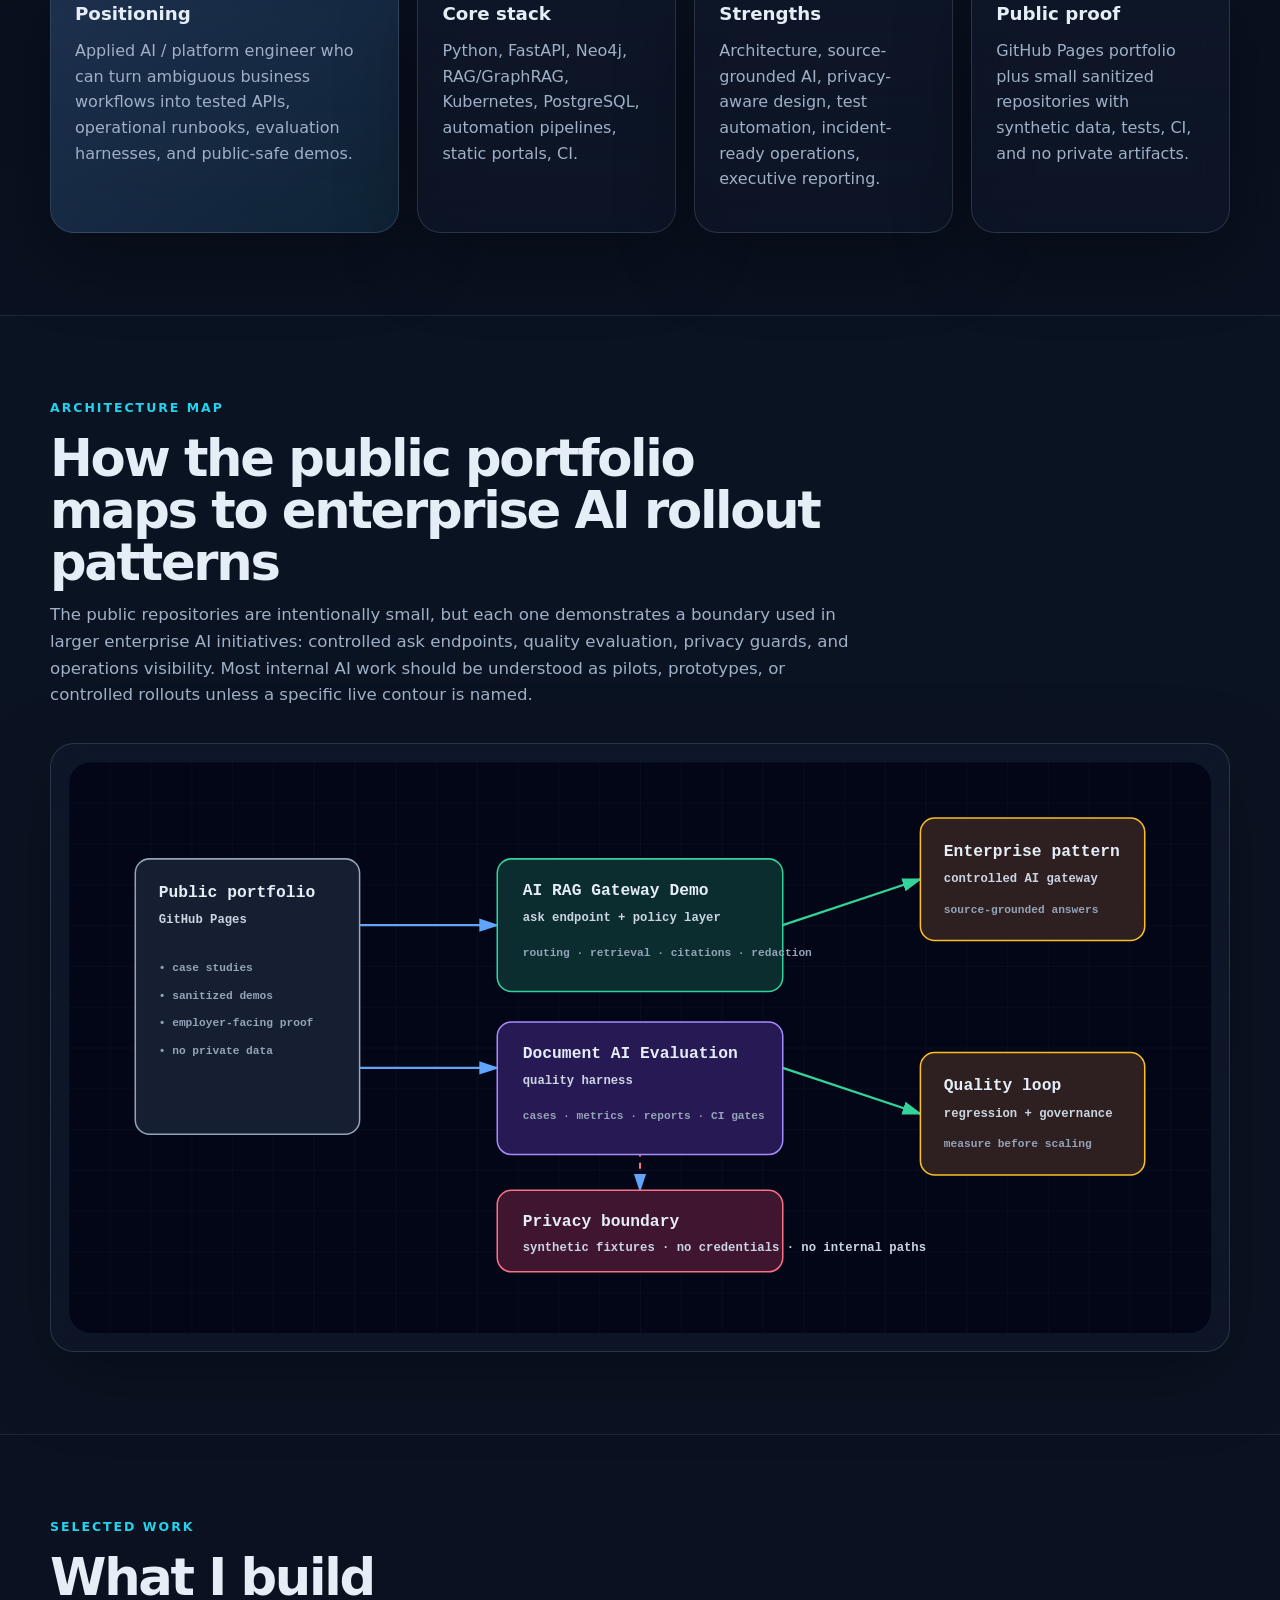
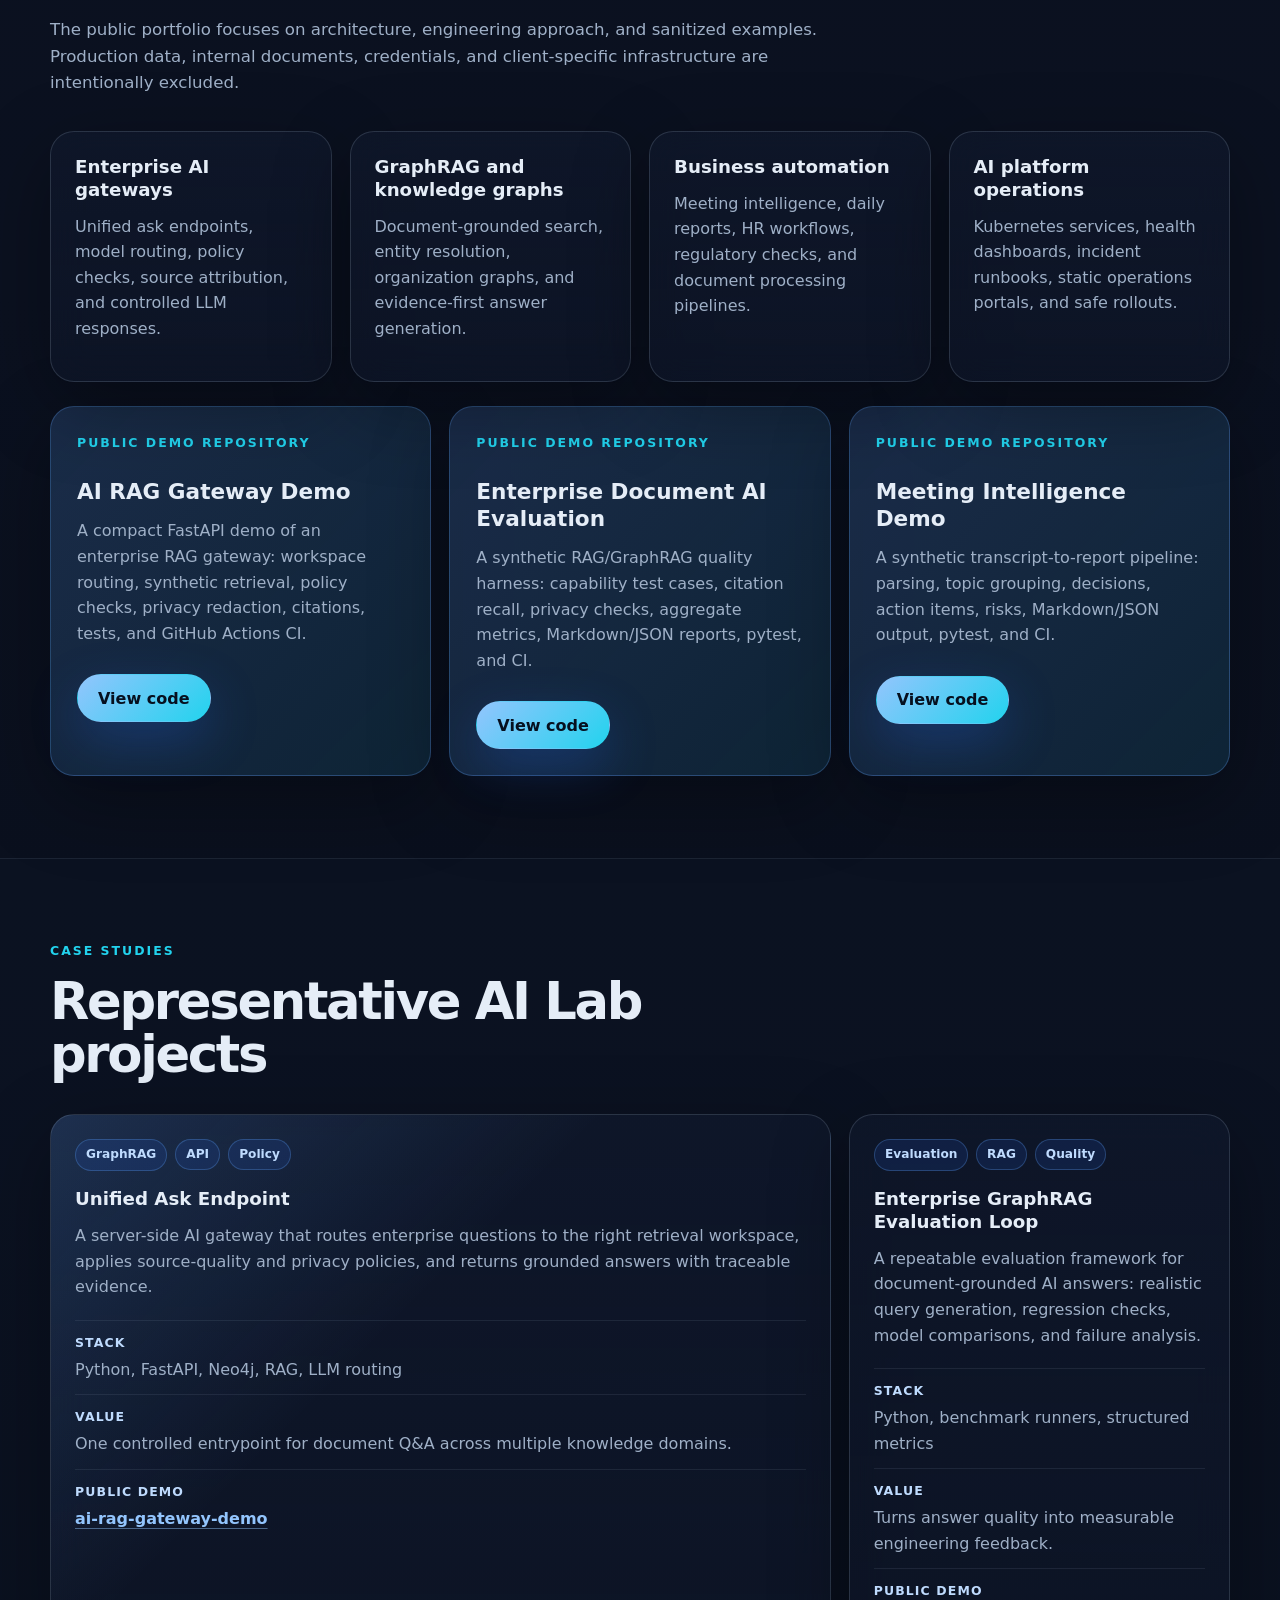
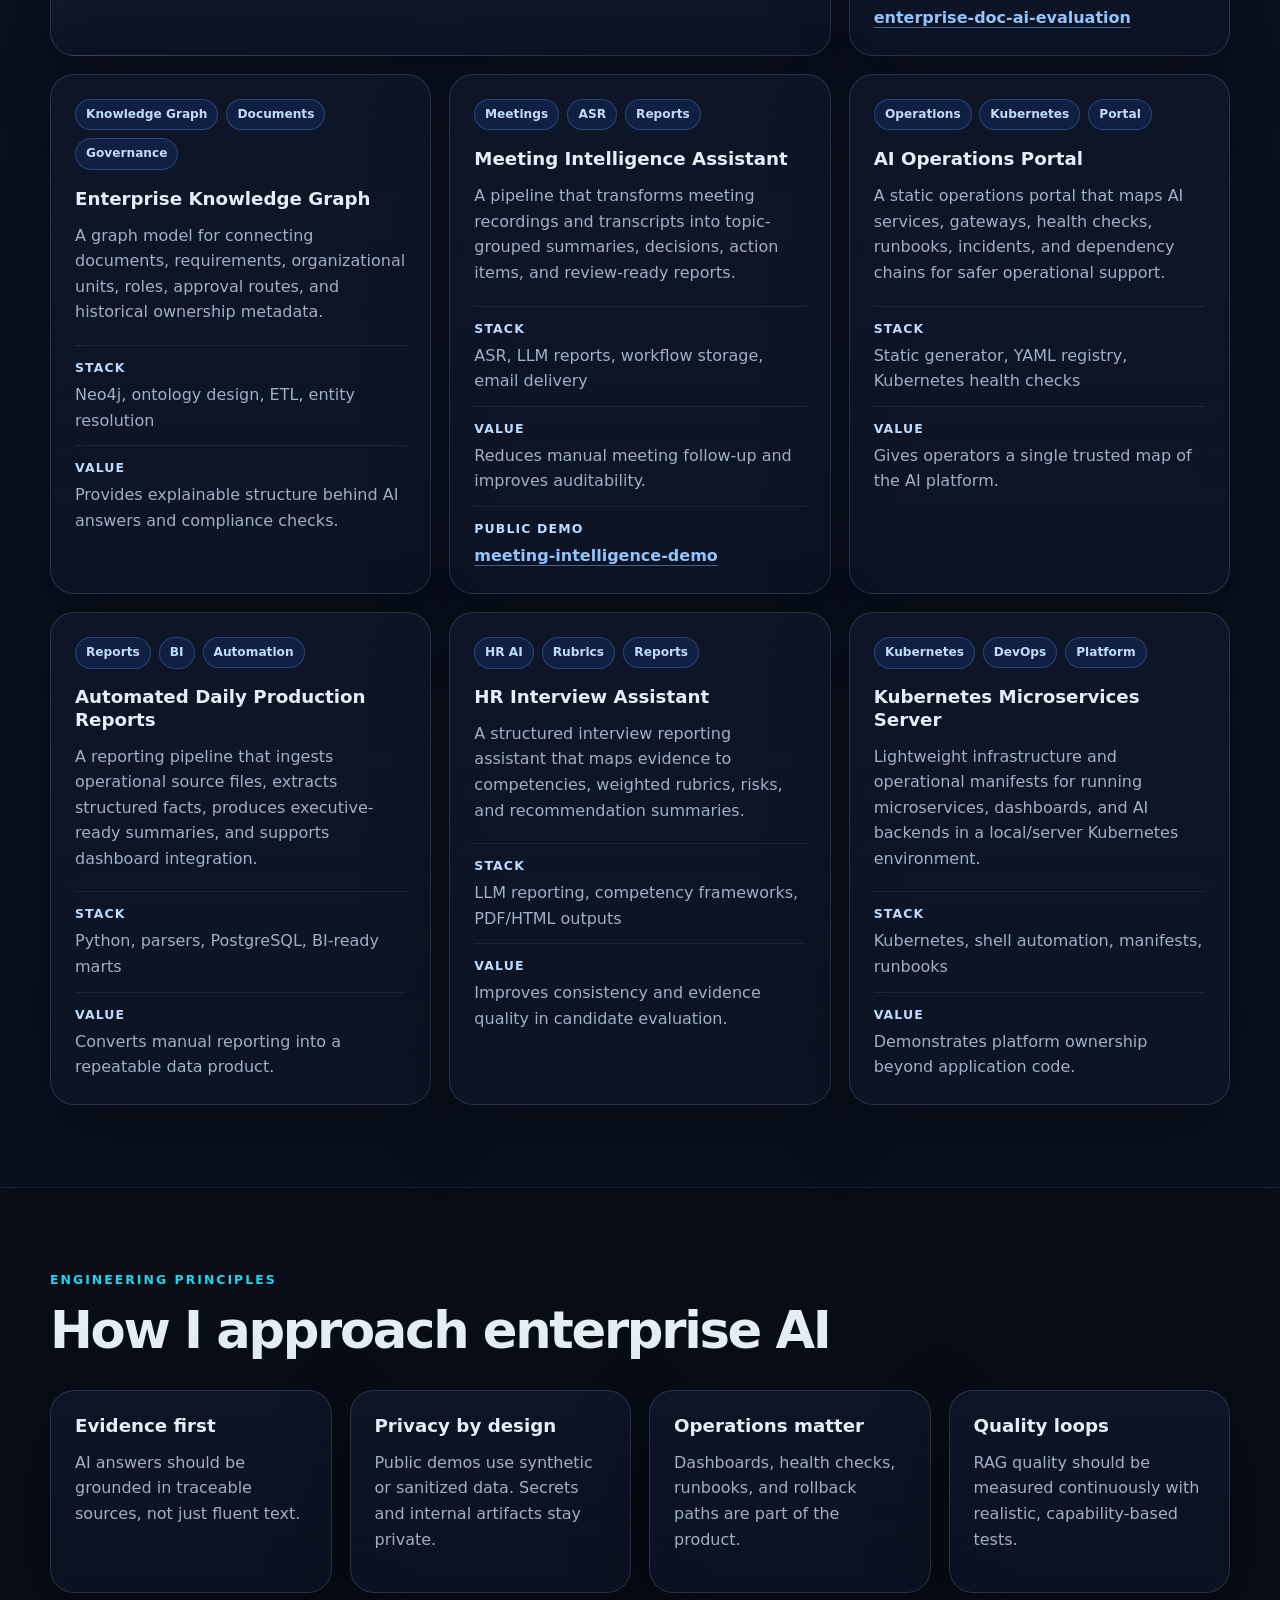
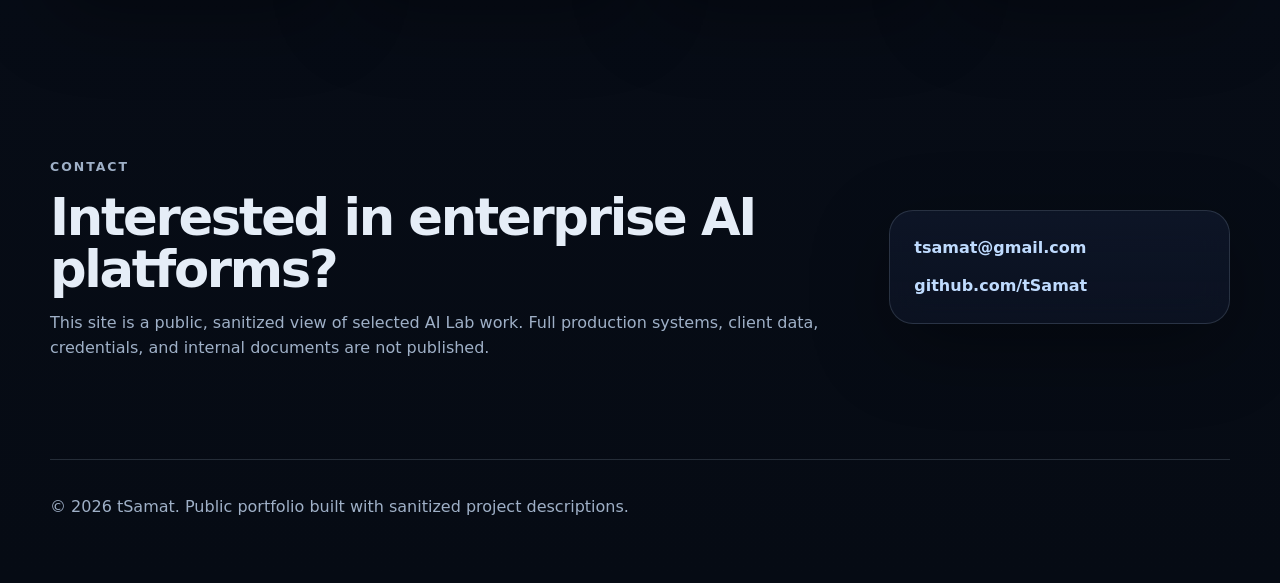
==== commit 4378a095: "Clarify automated production reports wording" ====
--- a/index.html
+++ b/index.html
@@ -320,7 +320,7 @@
 
         <article class="project-card">
           <div class="tag-row"><span>Reports</span><span>BI</span><span>Automation</span></div>
-          <h3>Daily Production Report Automation</h3>
+          <h3>Automated Daily Production Reports</h3>
           <p>
             A reporting pipeline that ingests operational source files, extracts structured facts,
             produces executive-ready summaries, and supports dashboard integration.
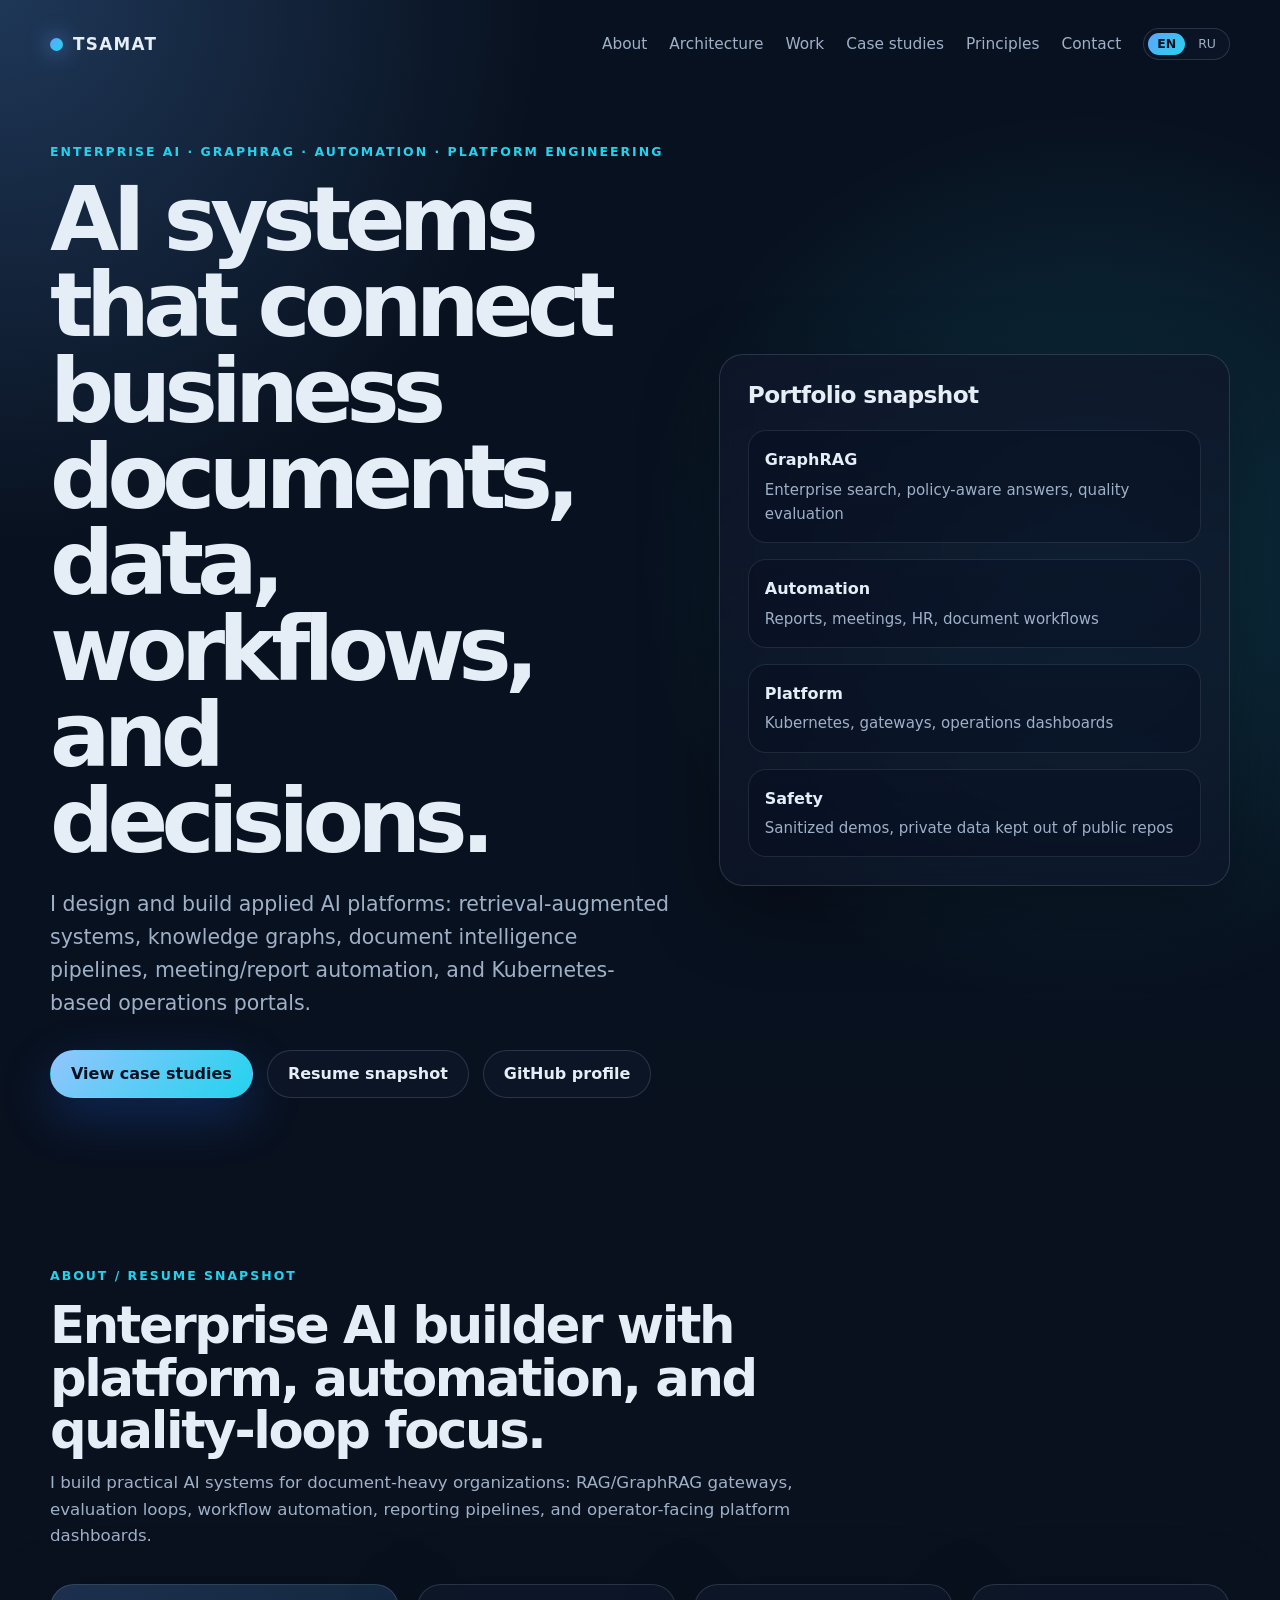
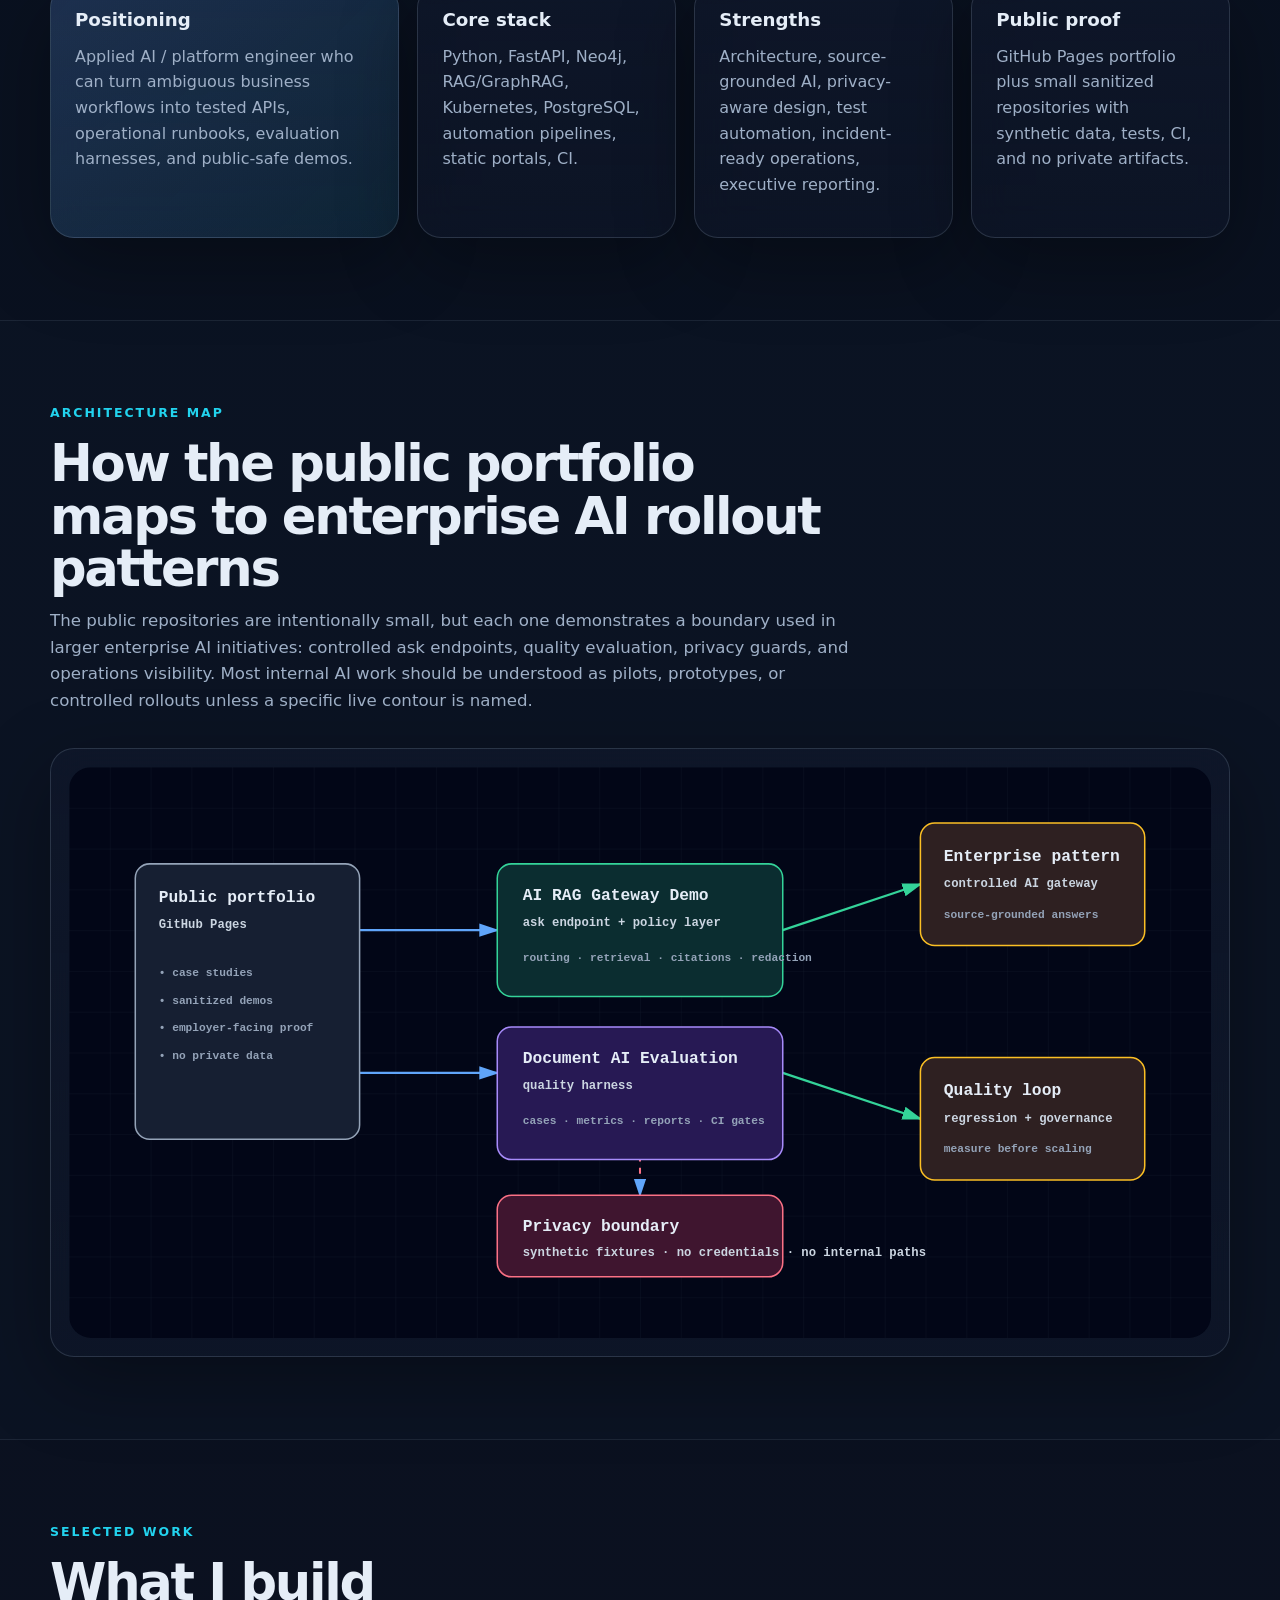
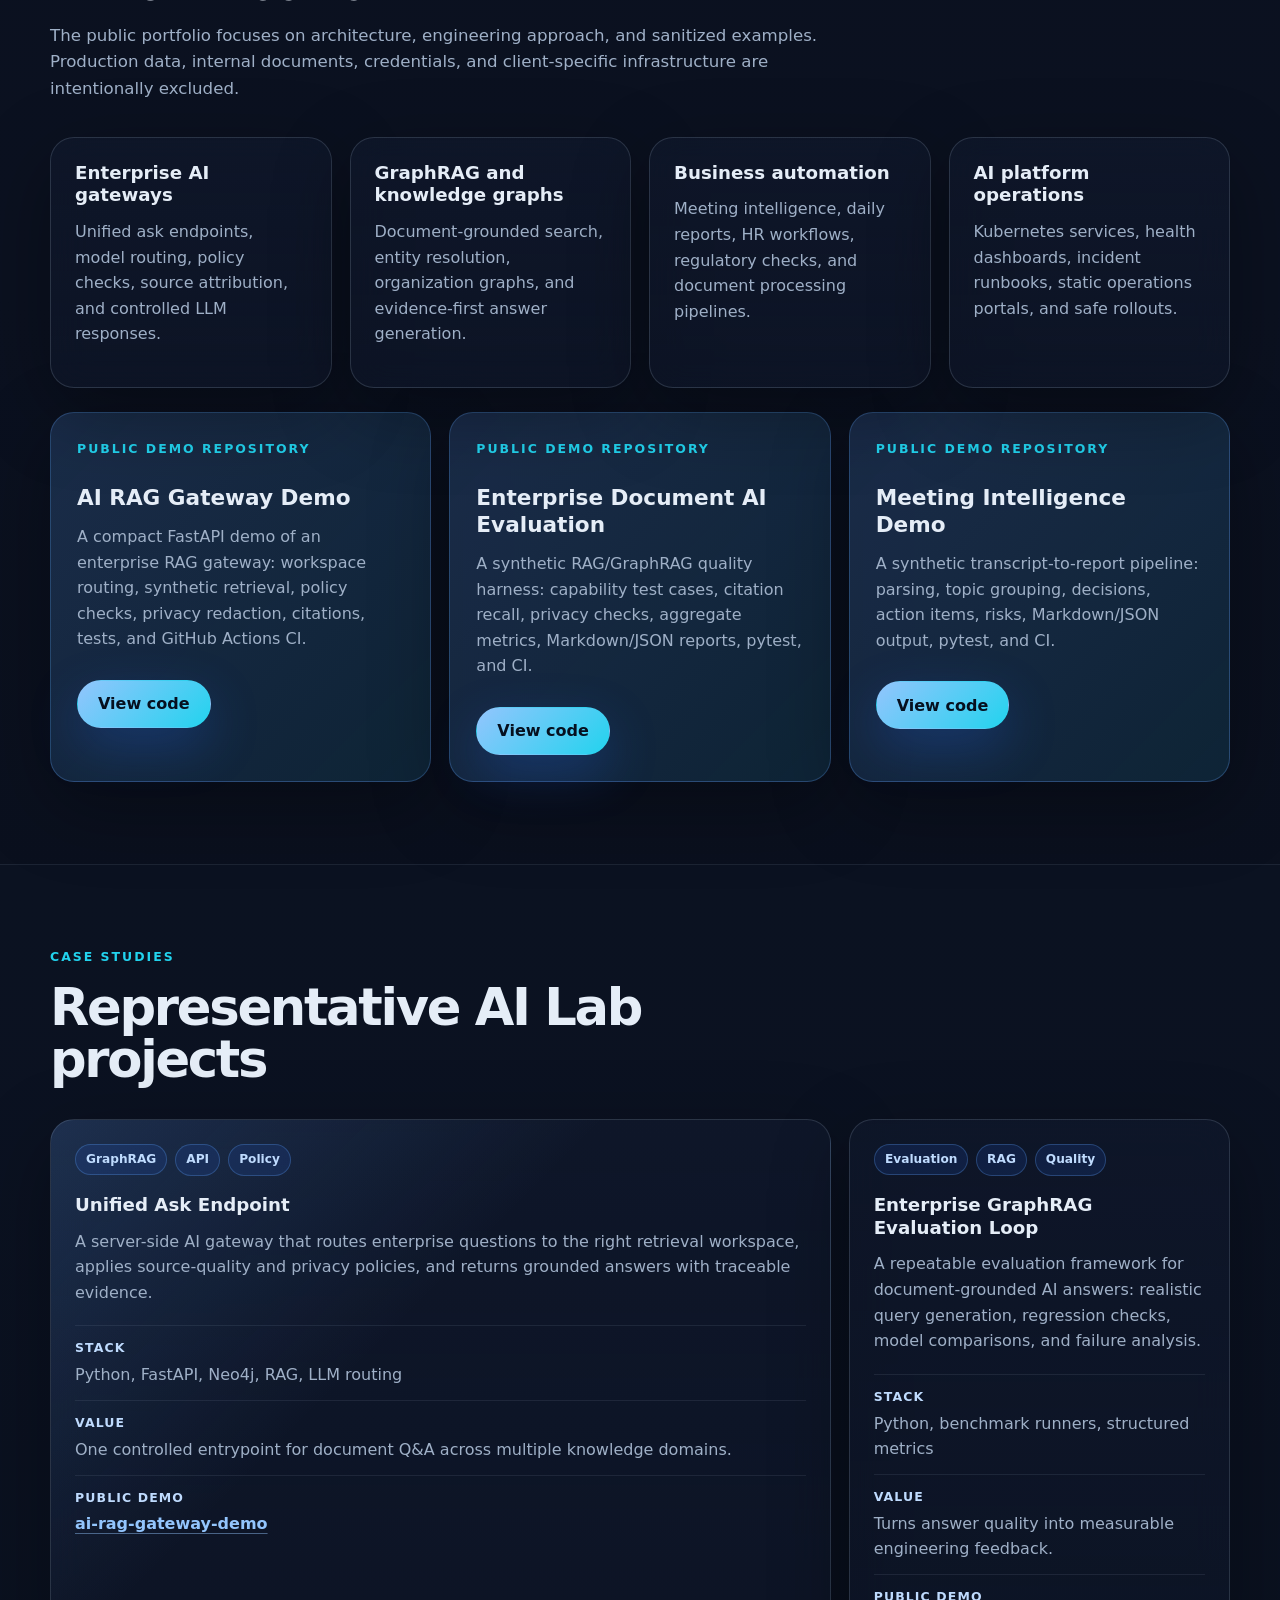
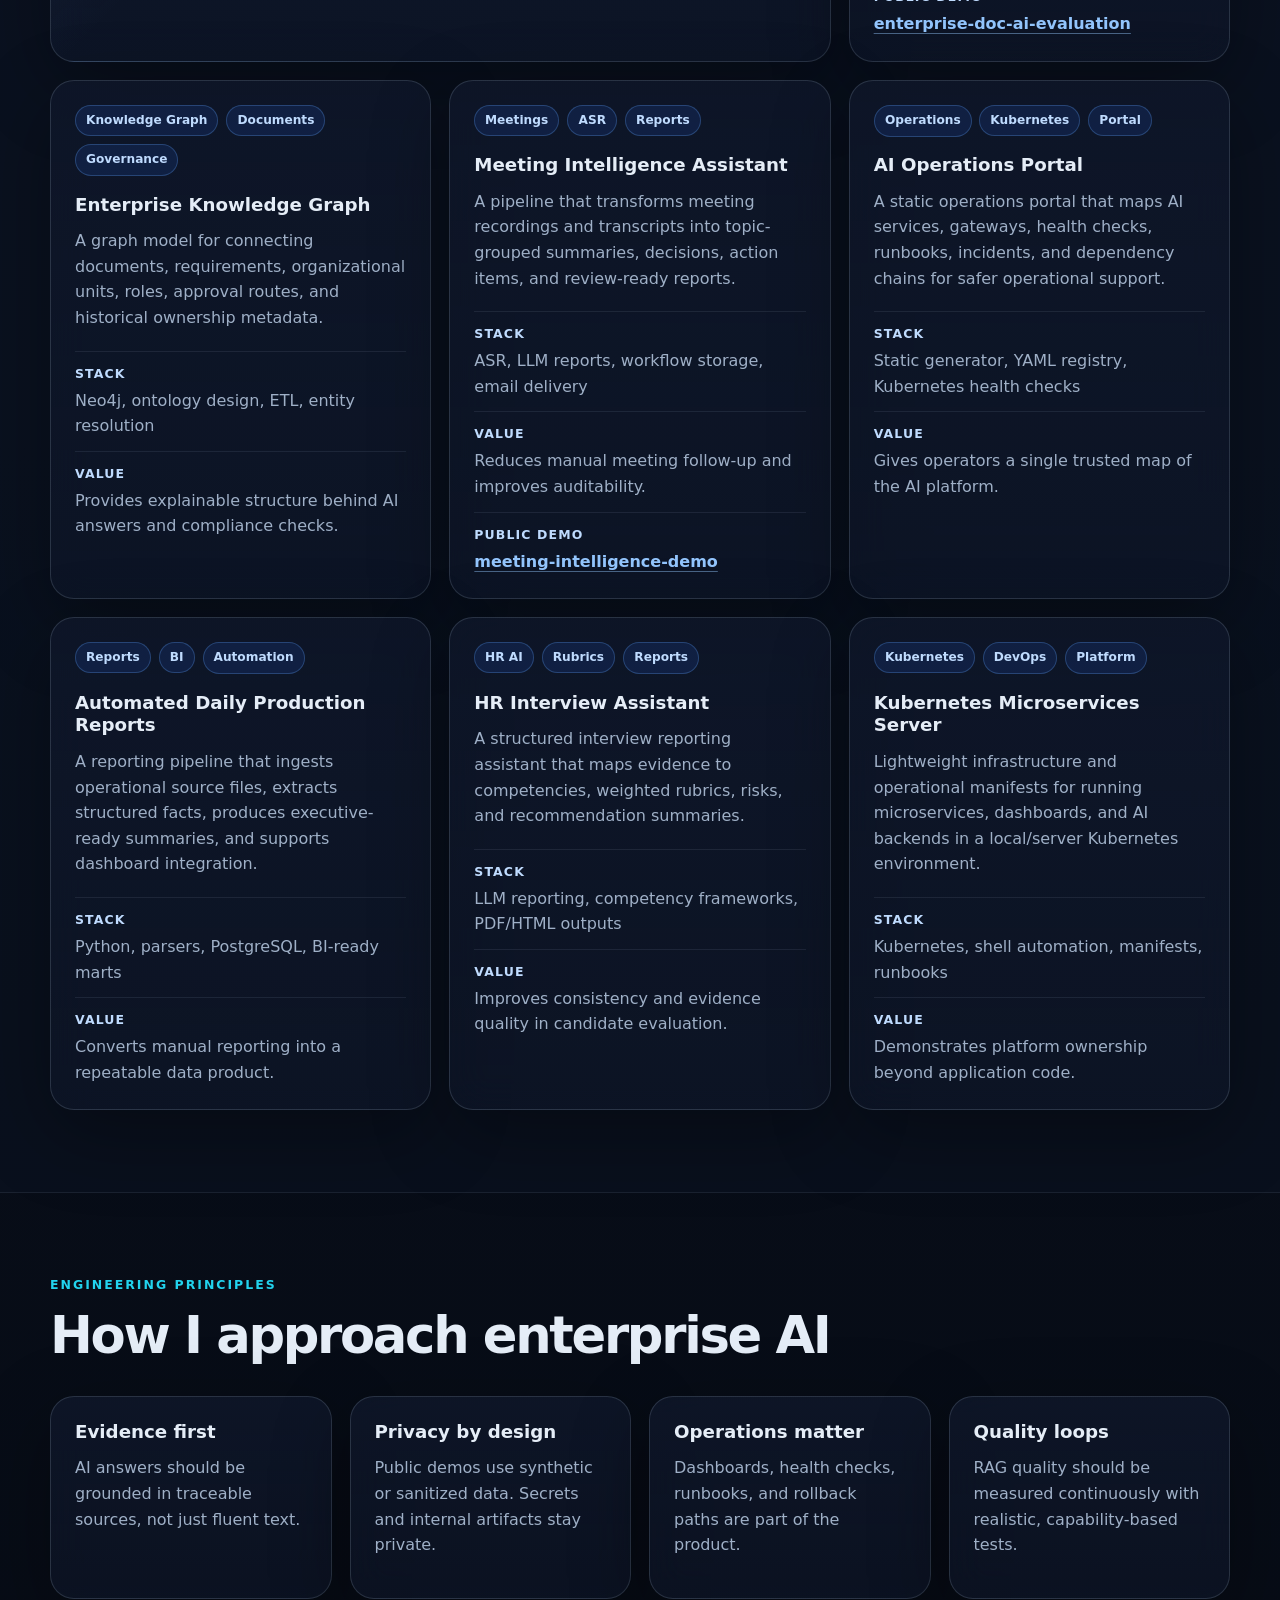
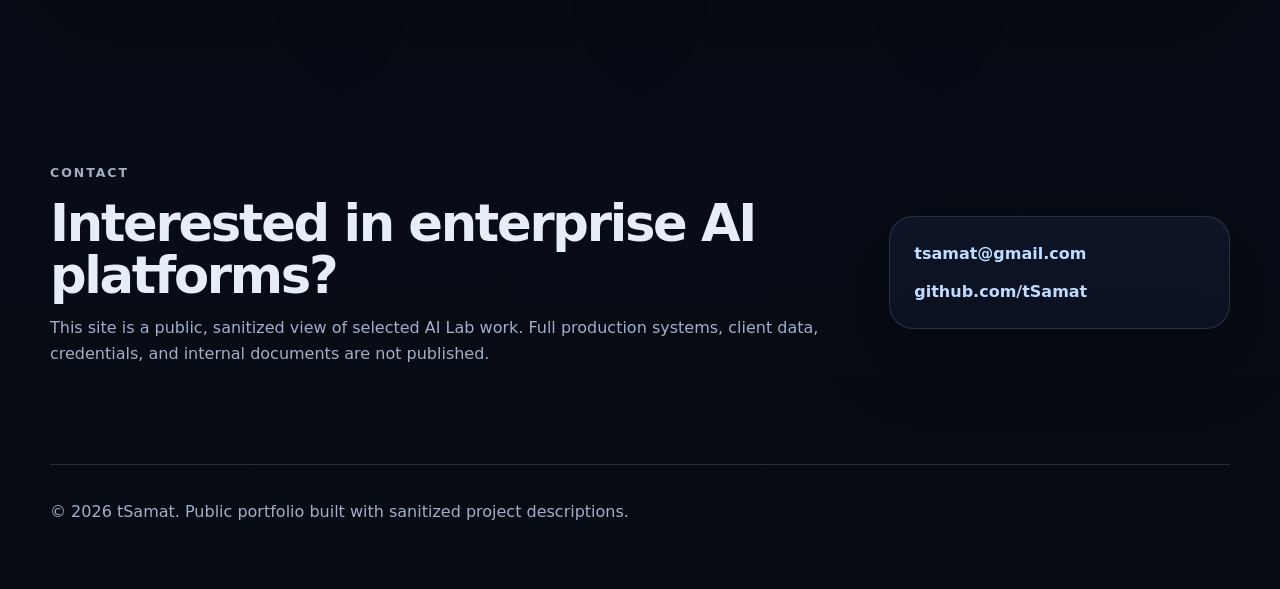
==== commit 19e55d41: "Add Russian portfolio page" ====
--- a/index.html
+++ b/index.html
@@ -6,6 +6,8 @@
   <title>tSamat — Enterprise AI Lab Portfolio</title>
   <meta name="description" content="Enterprise AI, GraphRAG, automation, Kubernetes, and decision-support systems portfolio by tSamat.">
   <link rel="canonical" href="https://tsamat.github.io/">
+  <link rel="alternate" hreflang="en" href="https://tsamat.github.io/">
+  <link rel="alternate" hreflang="ru" href="https://tsamat.github.io/ru.html">
   <meta property="og:title" content="tSamat — Enterprise AI Lab Portfolio">
   <meta property="og:description" content="Selected AI Lab projects: GraphRAG, enterprise automation, AI operations, meeting intelligence, and Kubernetes platforms.">
   <meta property="og:type" content="website">
@@ -36,6 +38,7 @@
         <a href="#case-studies">Case studies</a>
         <a href="#principles">Principles</a>
         <a href="#contact">Contact</a>
+        <span class="lang-switch" aria-label="Language switch"><strong>EN</strong><a href="/ru.html">RU</a></span>
       </div>
     </nav>
 
--- a/styles.css
+++ b/styles.css
@@ -82,6 +82,32 @@
   color: var(--text);
 }
 
+.lang-switch {
+  display: inline-flex;
+  align-items: center;
+  gap: 4px;
+  padding: 4px;
+  border: 1px solid var(--line);
+  border-radius: 999px;
+  background: rgba(15, 23, 42, 0.58);
+  color: var(--muted);
+}
+
+.lang-switch a,
+.lang-switch strong {
+  min-width: 34px;
+  padding: 5px 9px;
+  border-radius: 999px;
+  text-align: center;
+  font-size: 0.78rem;
+  line-height: 1;
+}
+
+.lang-switch strong {
+  color: #06111f;
+  background: linear-gradient(135deg, var(--accent), var(--accent-2));
+}
+
 .hero-grid {
   display: grid;
   grid-template-columns: minmax(0, 1.1fr) minmax(320px, 0.9fr);
